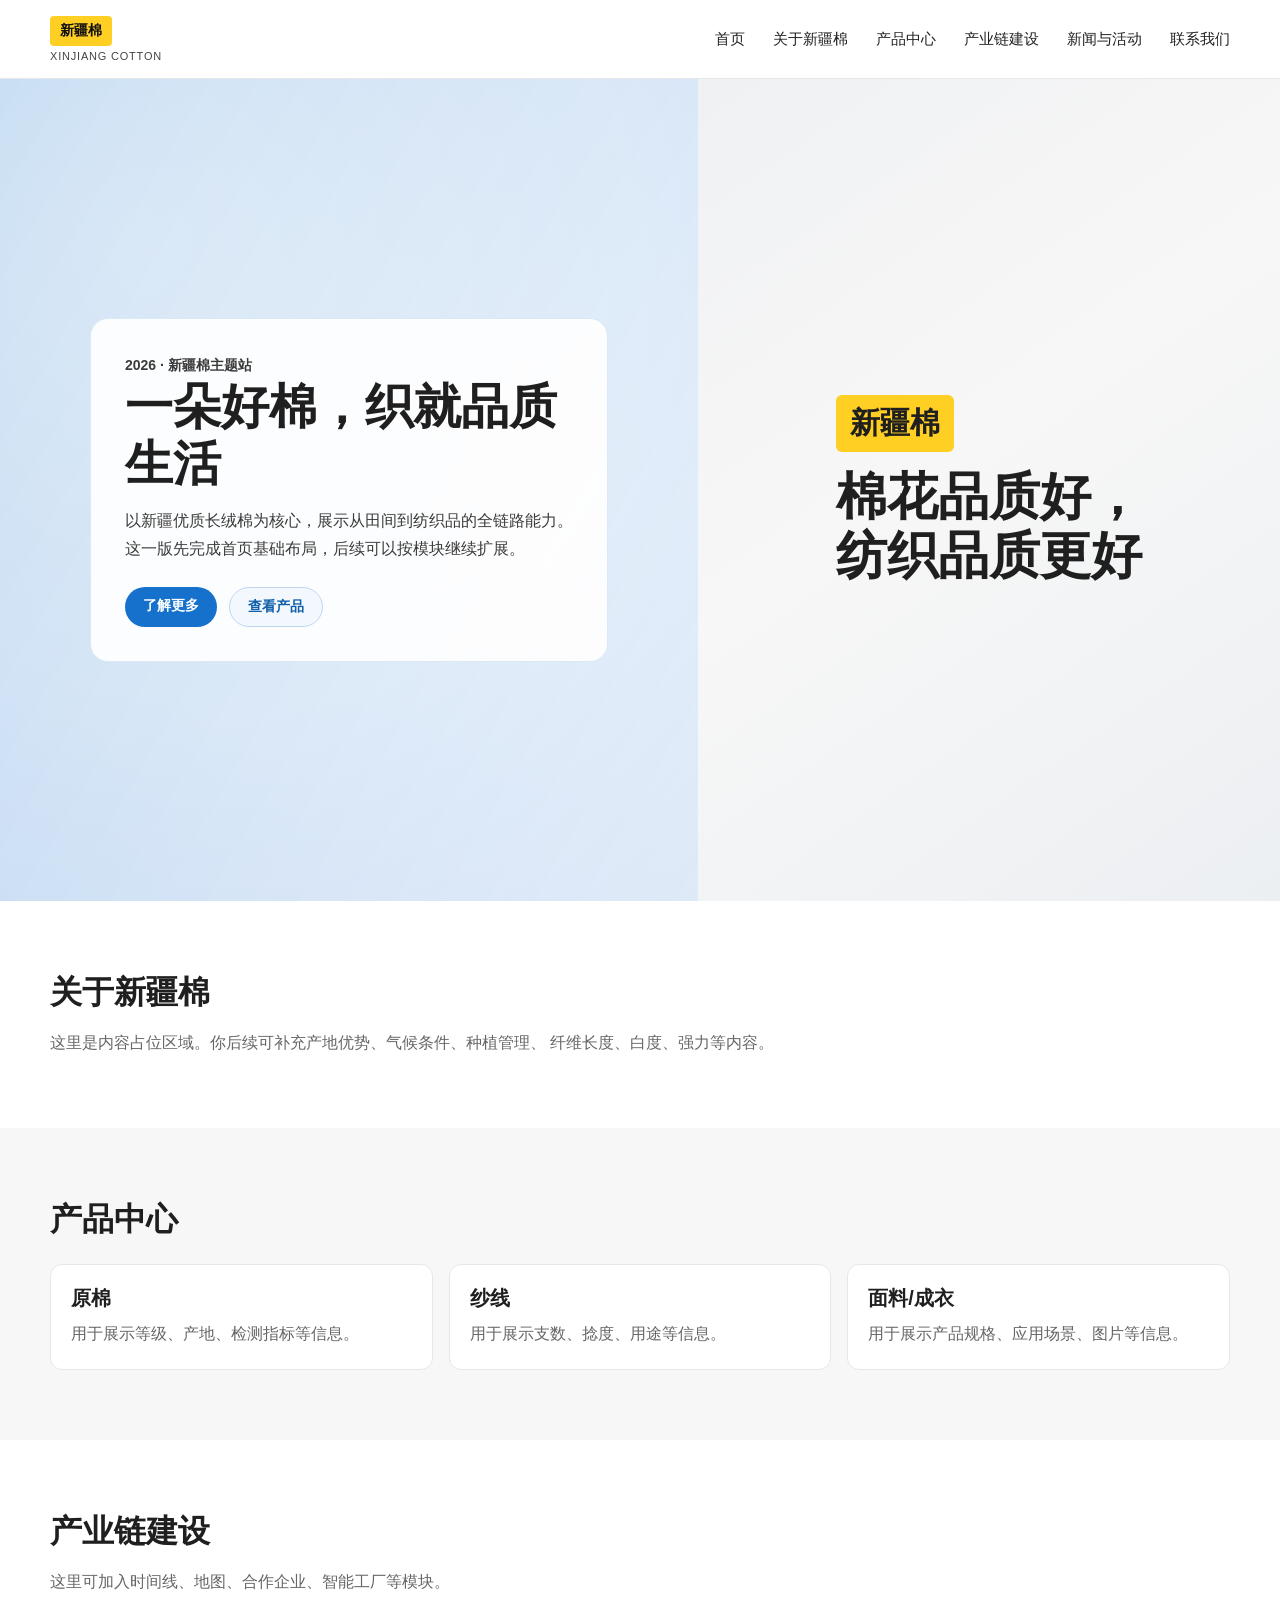
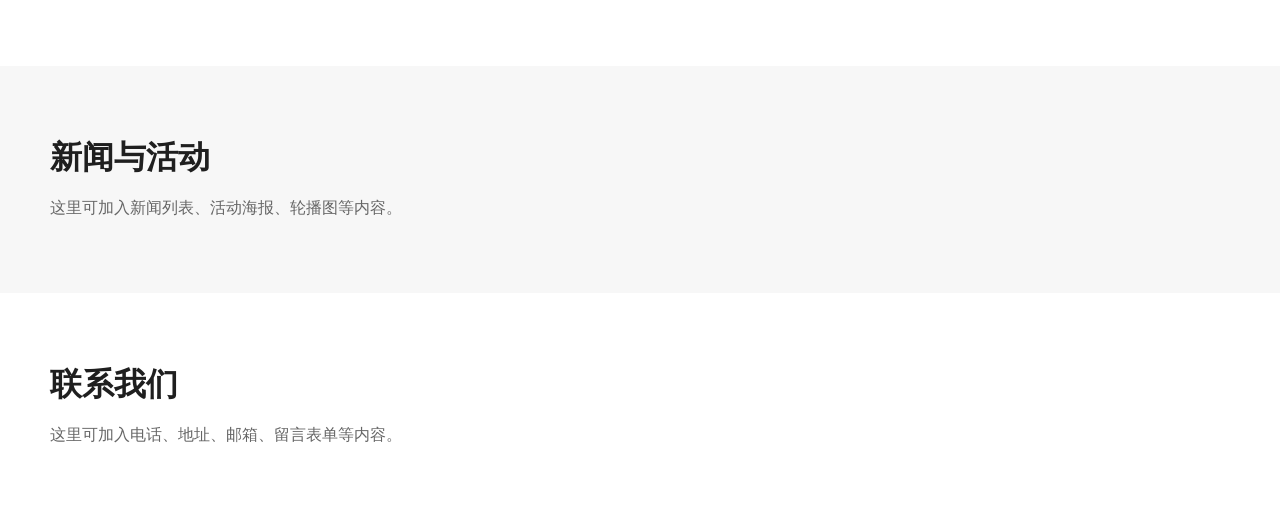
==== index.html @ ff72e99f "Initialize Xinjiang cotton landing page. Create a reusable homepage foundation with navigation, hero" ====
<!doctype html>
<html lang="zh-CN">
  <head>
    <meta charset="UTF-8" />
    <meta name="viewport" content="width=device-width, initial-scale=1.0" />
    <title>新疆棉主题网站</title>
    <link rel="stylesheet" href="./styles.css" />
  </head>
  <body>
    <header class="site-header">
      <div class="container nav-wrap">
        <a href="#" class="brand">
          <span class="brand-badge">新疆棉</span>
          <span class="brand-sub">XINJIANG COTTON</span>
        </a>

        <nav class="main-nav">
          <ul>
            <li><a href="#">首页</a></li>
            <li><a href="#about">关于新疆棉</a></li>
            <li class="has-dropdown">
              <a href="#products">产品中心</a>
              <ul class="dropdown">
                <li><a href="#">原棉系列</a></li>
                <li><a href="#">纱线系列</a></li>
                <li><a href="#">面料系列</a></li>
                <li><a href="#">成衣系列</a></li>
              </ul>
            </li>
            <li><a href="#industry">产业链建设</a></li>
            <li><a href="#news">新闻与活动</a></li>
            <li><a href="#contact">联系我们</a></li>
          </ul>
        </nav>
      </div>
    </header>

    <main>
      <section class="hero">
        <div class="hero-left">
          <div class="hero-card">
            <p class="hero-tag">2026 · 新疆棉主题站</p>
            <h1>一朵好棉，织就品质生活</h1>
            <p>
              以新疆优质长绒棉为核心，展示从田间到纺织品的全链路能力。
              这一版先完成首页基础布局，后续可以按模块继续扩展。
            </p>
            <div class="hero-actions">
              <a class="btn btn-primary" href="#about">了解更多</a>
              <a class="btn btn-ghost" href="#products">查看产品</a>
            </div>
          </div>
        </div>

        <div class="hero-right">
          <div class="slogan">
            <p class="slogan-top">新疆棉</p>
            <p class="slogan-main">棉花品质好，<br />纺织品质更好</p>
          </div>
        </div>
      </section>

      <section id="about" class="section container">
        <h2>关于新疆棉</h2>
        <p>
          这里是内容占位区域。你后续可补充产地优势、气候条件、种植管理、
          纤维长度、白度、强力等内容。
        </p>
      </section>

      <section id="products" class="section section-alt">
        <div class="container">
          <h2>产品中心</h2>
          <div class="cards">
            <article class="card">
              <h3>原棉</h3>
              <p>用于展示等级、产地、检测指标等信息。</p>
            </article>
            <article class="card">
              <h3>纱线</h3>
              <p>用于展示支数、捻度、用途等信息。</p>
            </article>
            <article class="card">
              <h3>面料/成衣</h3>
              <p>用于展示产品规格、应用场景、图片等信息。</p>
            </article>
          </div>
        </div>
      </section>

      <section id="industry" class="section container">
        <h2>产业链建设</h2>
        <p>这里可加入时间线、地图、合作企业、智能工厂等模块。</p>
      </section>

      <section id="news" class="section section-alt">
        <div class="container">
          <h2>新闻与活动</h2>
          <p>这里可加入新闻列表、活动海报、轮播图等内容。</p>
        </div>
      </section>

      <section id="contact" class="section container">
        <h2>联系我们</h2>
        <p>这里可加入电话、地址、邮箱、留言表单等内容。</p>
      </section>
    </main>
  </body>
</html>
---- styles.css ----
:root {
  --bg: #f7f7f7;
  --text: #1f1f1f;
  --muted: #666;
  --line: #e7e7e7;
  --primary: #1571cc;
  --primary-dark: #0f5ea9;
}

* {
  box-sizing: border-box;
}

body {
  margin: 0;
  font-family: "Microsoft YaHei", "PingFang SC", Arial, sans-serif;
  color: var(--text);
  background: #fff;
}

a {
  color: inherit;
  text-decoration: none;
}

.container {
  width: min(1180px, calc(100% - 48px));
  margin: 0 auto;
}

.site-header {
  position: sticky;
  top: 0;
  z-index: 20;
  border-bottom: 1px solid var(--line);
  background: rgba(255, 255, 255, 0.95);
  backdrop-filter: blur(6px);
}

.nav-wrap {
  display: flex;
  align-items: center;
  justify-content: space-between;
  min-height: 78px;
  gap: 24px;
}

.brand {
  display: inline-flex;
  flex-direction: column;
  gap: 4px;
}

.brand-badge {
  display: inline-block;
  padding: 6px 10px;
  background: #ffcf24;
  color: #111;
  font-size: 14px;
  font-weight: 700;
  border-radius: 4px;
  width: fit-content;
}

.brand-sub {
  font-size: 11px;
  letter-spacing: 0.8px;
  color: #444;
}

.main-nav > ul {
  list-style: none;
  margin: 0;
  padding: 0;
  display: flex;
  align-items: center;
  gap: 28px;
}

.main-nav li {
  position: relative;
}

.main-nav a {
  display: inline-block;
  padding: 10px 0;
  font-size: 15px;
  color: #222;
}

.main-nav > ul > li > a:hover {
  color: var(--primary);
}

.has-dropdown:hover .dropdown {
  display: block;
}

.dropdown {
  list-style: none;
  margin: 0;
  padding: 8px 0;
  position: absolute;
  top: 100%;
  left: -12px;
  min-width: 150px;
  border: 1px solid var(--line);
  background: #fff;
  display: none;
}

.dropdown li a {
  display: block;
  padding: 10px 14px;
  font-size: 14px;
  color: #333;
}

.dropdown li a:hover {
  background: #f5f9ff;
  color: var(--primary);
}

.hero {
  min-height: calc(100vh - 78px);
  display: grid;
  grid-template-columns: 1.2fr 1fr;
}

.hero-left {
  padding: clamp(40px, 8vw, 90px);
  display: flex;
  align-items: center;
  background:
    linear-gradient(120deg, rgba(21, 113, 204, 0.2), rgba(255, 255, 255, 0.1)),
    radial-gradient(circle at 20% 20%, #ffffff 0%, #eef4fc 55%, #dae7f7 100%);
}

.hero-card {
  max-width: 560px;
  background: rgba(255, 255, 255, 0.92);
  border: 1px solid #dbe8f6;
  border-radius: 18px;
  padding: 34px;
}

.hero-tag {
  margin: 0 0 14px;
  color: var(--primary);
  font-size: 14px;
  font-weight: 700;
}

.hero-card h1 {
  margin: 0 0 14px;
  font-size: clamp(30px, 4vw, 48px);
  line-height: 1.2;
}

.hero-card p {
  margin: 0;
  color: #3b3b3b;
  line-height: 1.75;
}

.hero-actions {
  margin-top: 24px;
  display: flex;
  gap: 12px;
  flex-wrap: wrap;
}

.btn {
  display: inline-block;
  padding: 10px 18px;
  border-radius: 999px;
  font-size: 14px;
  font-weight: 600;
}

.btn-primary {
  background: var(--primary);
  color: #fff;
}

.btn-primary:hover {
  background: var(--primary-dark);
}

.btn-ghost {
  border: 1px solid #bfd7f3;
  color: var(--primary-dark);
  background: #f3f8ff;
}

.hero-right {
  display: flex;
  align-items: center;
  justify-content: center;
  background:
    linear-gradient(145deg, #f0f1f3 0%, #f7f7f7 45%, #eceff2 100%);
}

.slogan {
  text-align: left;
  padding: 24px;
}

.slogan-top {
  margin: 0 0 16px;
  display: inline-block;
  background: #ffcf24;
  border-radius: 6px;
  padding: 8px 14px;
  font-weight: 700;
  font-size: 30px;
}

.slogan-main {
  margin: 0;
  font-weight: 800;
  font-size: clamp(34px, 4vw, 58px);
  line-height: 1.15;
}

.section {
  padding: 70px 0;
}

.section h2 {
  margin: 0 0 14px;
  font-size: 32px;
}

.section p {
  margin: 0;
  color: var(--muted);
  line-height: 1.8;
}

.section-alt {
  background: var(--bg);
}

.cards {
  margin-top: 22px;
  display: grid;
  grid-template-columns: repeat(3, minmax(0, 1fr));
  gap: 16px;
}

.card {
  border: 1px solid var(--line);
  border-radius: 12px;
  padding: 20px;
  background: #fff;
}

.card h3 {
  margin: 0 0 8px;
  font-size: 20px;
}

.card p {
  margin: 0;
}

@media (max-width: 1040px) {
  .main-nav > ul {
    gap: 18px;
  }

  .hero {
    grid-template-columns: 1fr;
    min-height: auto;
  }

  .hero-right {
    min-height: 320px;
  }
}

@media (max-width: 768px) {
  .container {
    width: min(1180px, calc(100% - 30px));
  }

  .nav-wrap {
    align-items: flex-start;
    flex-direction: column;
    padding: 12px 0;
  }

  .main-nav {
    width: 100%;
    overflow-x: auto;
  }

  .main-nav > ul {
    width: max-content;
    padding-bottom: 6px;
  }

  .cards {
    grid-template-columns: 1fr;
  }

  .hero-card {
    padding: 24px;
  }

  .slogan-main {
    font-size: clamp(28px, 9vw, 44px);
  }
}
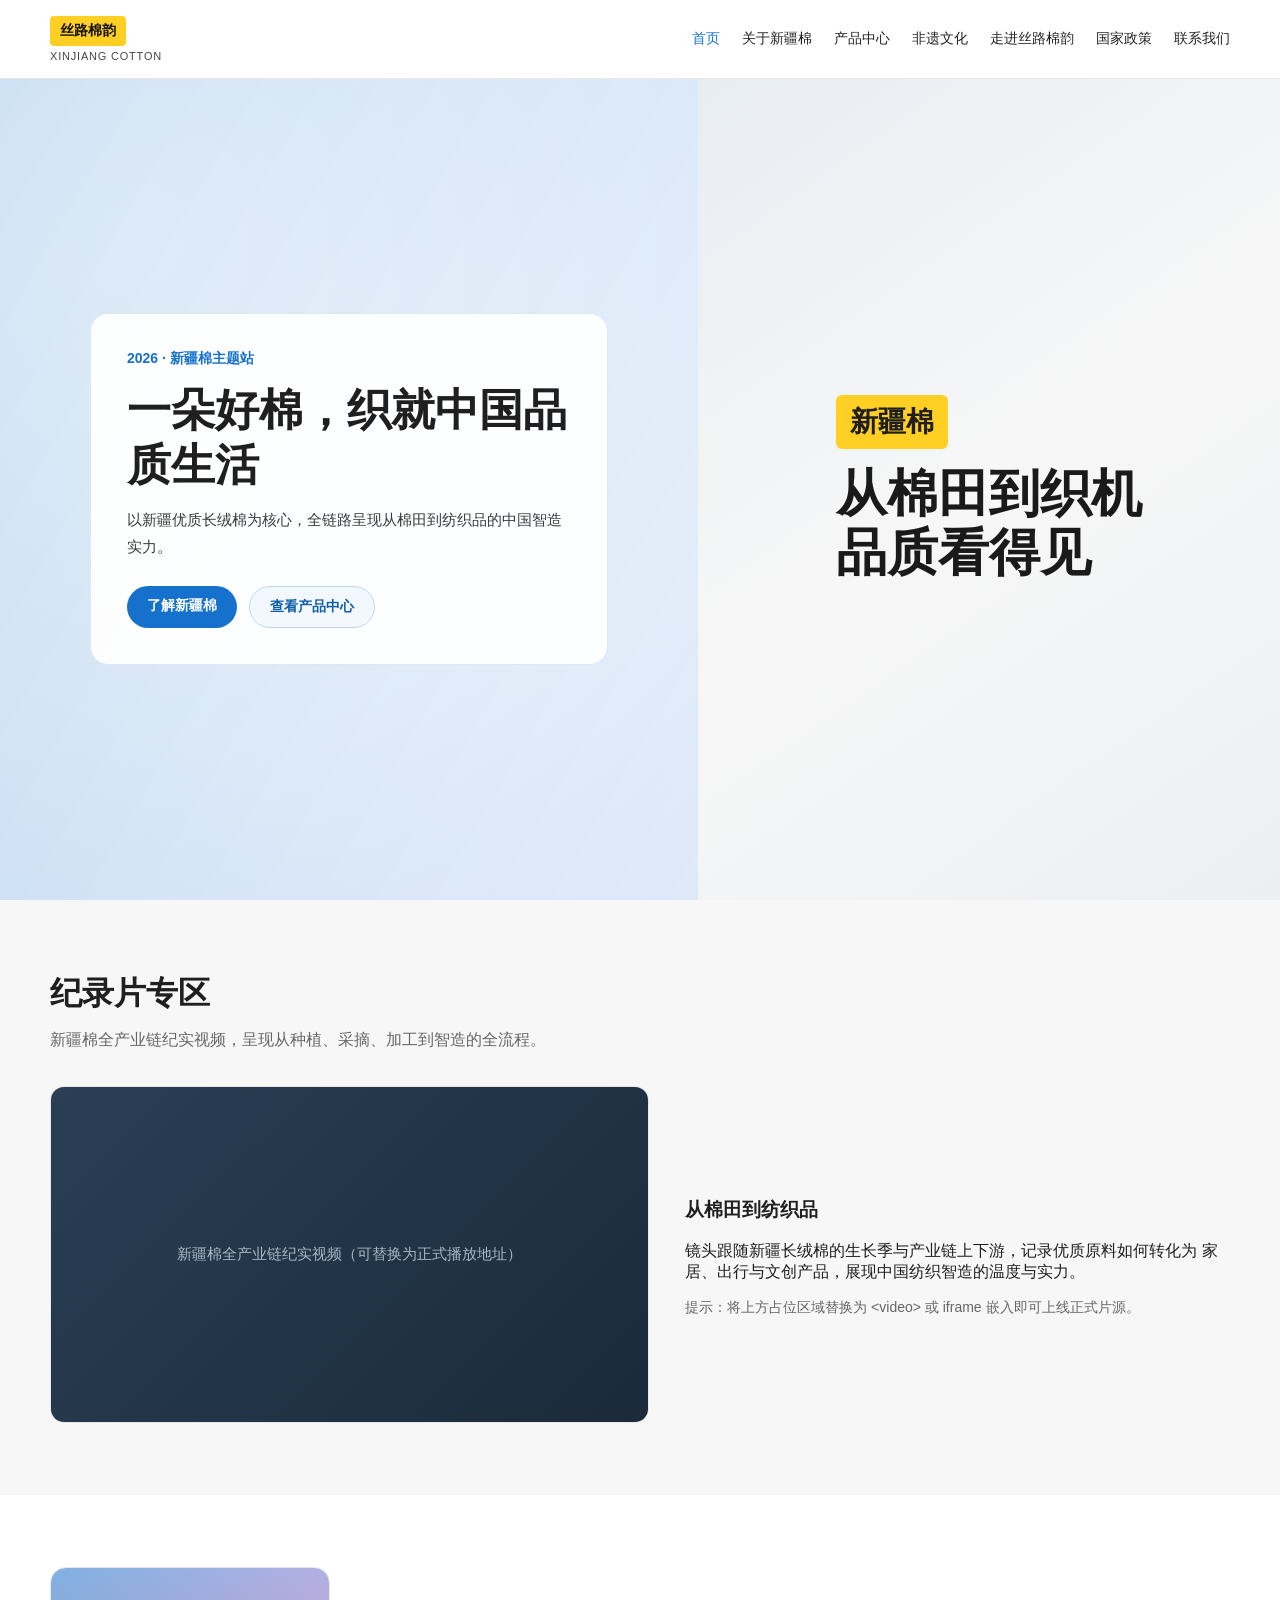
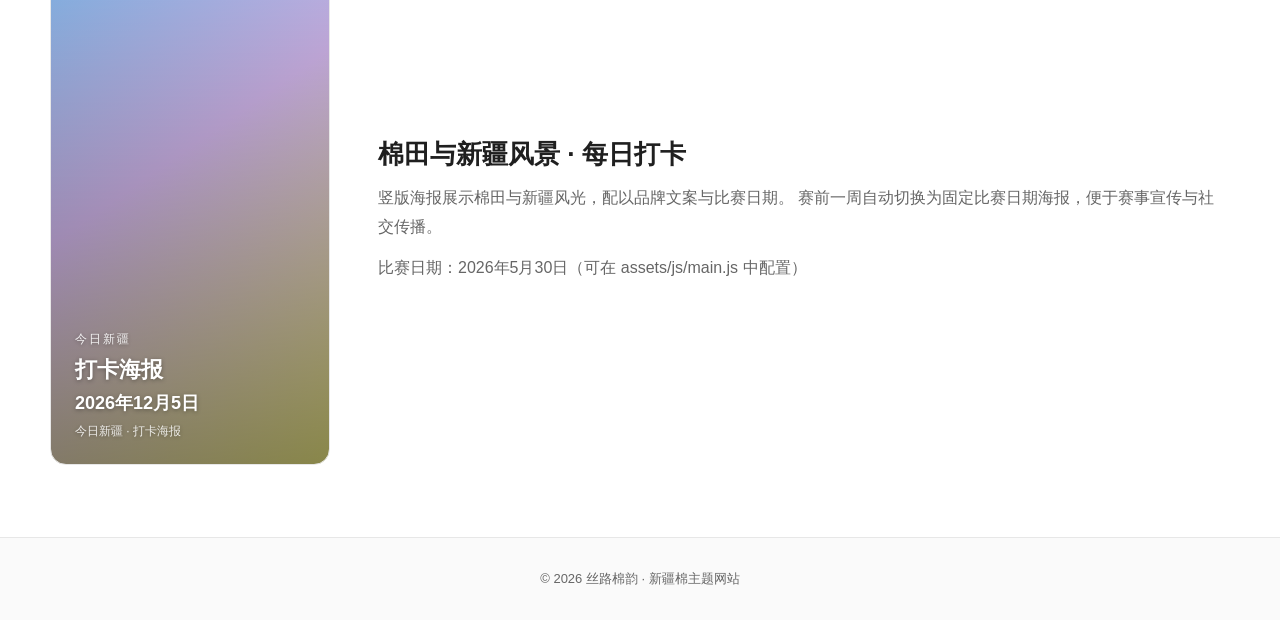
==== commit 0ade2aaa: "Restructure site into multi-page layout with global nav and section pages. Co-authored-by: Cursor <c" ====
--- a/index.html
+++ b/index.html
@@ -3,107 +3,86 @@
   <head>
     <meta charset="UTF-8" />
     <meta name="viewport" content="width=device-width, initial-scale=1.0" />
-    <title>新疆棉主题网站</title>
-    <link rel="stylesheet" href="./styles.css" />
+    <title>丝路棉韵 · 首页</title>
+    <link rel="stylesheet" href="./assets/css/styles.css" />
   </head>
-  <body>
-    <header class="site-header">
-      <div class="container nav-wrap">
-        <a href="#" class="brand">
-          <span class="brand-badge">新疆棉</span>
-          <span class="brand-sub">XINJIANG COTTON</span>
-        </a>
+  <body data-page="home" id="top">
+    <header class="site-header" id="site-header"></header>
 
-        <nav class="main-nav">
-          <ul>
-            <li><a href="#">首页</a></li>
-            <li><a href="#about">关于新疆棉</a></li>
-            <li class="has-dropdown">
-              <a href="#products">产品中心</a>
-              <ul class="dropdown">
-                <li><a href="#">原棉系列</a></li>
-                <li><a href="#">纱线系列</a></li>
-                <li><a href="#">面料系列</a></li>
-                <li><a href="#">成衣系列</a></li>
-              </ul>
-            </li>
-            <li><a href="#industry">产业链建设</a></li>
-            <li><a href="#news">新闻与活动</a></li>
-            <li><a href="#contact">联系我们</a></li>
-          </ul>
-        </nav>
-      </div>
-    </header>
-
-    <main>
-      <section class="hero">
+    <main class="page-main">
+      <section class="hero" aria-label="首屏">
         <div class="hero-left">
           <div class="hero-card">
             <p class="hero-tag">2026 · 新疆棉主题站</p>
-            <h1>一朵好棉，织就品质生活</h1>
-            <p>
-              以新疆优质长绒棉为核心，展示从田间到纺织品的全链路能力。
-              这一版先完成首页基础布局，后续可以按模块继续扩展。
+            <h1>一朵好棉，织就中国品质生活</h1>
+            <p class="hero-lead">
+              以新疆优质长绒棉为核心，全链路呈现从棉田到纺织品的中国智造实力。
             </p>
             <div class="hero-actions">
-              <a class="btn btn-primary" href="#about">了解更多</a>
-              <a class="btn btn-ghost" href="#products">查看产品</a>
+              <a class="btn btn-primary" href="./pages/about.html">了解新疆棉</a>
+              <a class="btn btn-ghost" href="./pages/products.html">查看产品中心</a>
             </div>
           </div>
         </div>
-
         <div class="hero-right">
           <div class="slogan">
             <p class="slogan-top">新疆棉</p>
-            <p class="slogan-main">棉花品质好，<br />纺织品质更好</p>
+            <p class="slogan-main">从棉田到织机<br />品质看得见</p>
           </div>
         </div>
       </section>
 
-      <section id="about" class="section container">
-        <h2>关于新疆棉</h2>
-        <p>
-          这里是内容占位区域。你后续可补充产地优势、气候条件、种植管理、
-          纤维长度、白度、强力等内容。
-        </p>
-      </section>
-
-      <section id="products" class="section section-alt">
+      <section id="documentary" class="section section-alt" aria-label="纪录片专区">
         <div class="container">
-          <h2>产品中心</h2>
-          <div class="cards">
-            <article class="card">
-              <h3>原棉</h3>
-              <p>用于展示等级、产地、检测指标等信息。</p>
-            </article>
-            <article class="card">
-              <h3>纱线</h3>
-              <p>用于展示支数、捻度、用途等信息。</p>
-            </article>
-            <article class="card">
-              <h3>面料/成衣</h3>
-              <p>用于展示产品规格、应用场景、图片等信息。</p>
-            </article>
+          <div class="section-head">
+            <h2>纪录片专区</h2>
+            <p>新疆棉全产业链纪实视频，呈现从种植、采摘、加工到智造的全流程。</p>
+          </div>
+          <div class="doc-block">
+            <div class="video-wrap">
+              <div class="video-placeholder" role="img" aria-label="视频占位">
+                新疆棉全产业链纪实视频（可替换为正式播放地址）
+              </div>
+            </div>
+            <div>
+              <h3>从棉田到纺织品</h3>
+              <p>
+                镜头跟随新疆长绒棉的生长季与产业链上下游，记录优质原料如何转化为
+                家居、出行与文创产品，展现中国纺织智造的温度与实力。
+              </p>
+              <p style="margin-top: 12px; color: var(--muted); font-size: 14px">
+                提示：将上方占位区域替换为 &lt;video&gt; 或 iframe 嵌入即可上线正式片源。
+              </p>
+            </div>
           </div>
         </div>
       </section>
 
-      <section id="industry" class="section container">
-        <h2>产业链建设</h2>
-        <p>这里可加入时间线、地图、合作企业、智能工厂等模块。</p>
-      </section>
-
-      <section id="news" class="section section-alt">
+      <section id="daily-xinjiang" class="section poster-section" aria-label="今日新疆">
         <div class="container">
-          <h2>新闻与活动</h2>
-          <p>这里可加入新闻列表、活动海报、轮播图等内容。</p>
+          <div class="poster-card" id="daily-poster">
+            <p class="poster-label">今日新疆</p>
+            <p class="poster-title">打卡海报</p>
+            <p class="poster-date" data-poster-date>—</p>
+            <p class="poster-status" data-poster-status>—</p>
+          </div>
+          <div class="poster-info">
+            <h3>棉田与新疆风景 · 每日打卡</h3>
+            <p>
+              竖版海报展示棉田与新疆风光，配以品牌文案与比赛日期。
+              赛前一周自动切换为固定比赛日期海报，便于赛事宣传与社交传播。
+            </p>
+            <p>比赛日期：2026年5月30日（可在 assets/js/main.js 中配置）</p>
+          </div>
         </div>
       </section>
+    </main>
 
-      <section id="contact" class="section container">
-        <h2>联系我们</h2>
-        <p>这里可加入电话、地址、邮箱、留言表单等内容。</p>
-      </section>
-    </main>
+    <footer class="site-footer">
+      <div class="container">© 2026 丝路棉韵 · 新疆棉主题网站</div>
+    </footer>
+
+    <script src="./assets/js/nav.js"></script>
+    <script src="./assets/js/main.js"></script>
   </body>
 </html>
--- a/assets/css/styles.css
+++ b/assets/css/styles.css
@@ -0,0 +1,920 @@
+:root {
+  --bg: #f7f7f7;
+  --text: #1f1f1f;
+  --muted: #666;
+  --line: #e7e7e7;
+  --primary: #1571cc;
+  --primary-dark: #0f5ea9;
+  --accent: #ffcf24;
+  --header-h: 78px;
+}
+
+* {
+  box-sizing: border-box;
+}
+
+html {
+  scroll-behavior: smooth;
+}
+
+body {
+  margin: 0;
+  font-family: "Microsoft YaHei", "PingFang SC", Arial, sans-serif;
+  color: var(--text);
+  background: #fff;
+}
+
+a {
+  color: inherit;
+  text-decoration: none;
+}
+
+img {
+  max-width: 100%;
+  display: block;
+}
+
+.container {
+  width: min(1180px, calc(100% - 48px));
+  margin: 0 auto;
+}
+
+/* —— Header —— */
+.site-header {
+  position: fixed;
+  top: 0;
+  left: 0;
+  right: 0;
+  z-index: 100;
+  border-bottom: 1px solid var(--line);
+  background: rgba(255, 255, 255, 0.96);
+  backdrop-filter: blur(8px);
+}
+
+.nav-wrap {
+  display: flex;
+  align-items: center;
+  justify-content: space-between;
+  min-height: var(--header-h);
+  gap: 24px;
+}
+
+.brand {
+  display: inline-flex;
+  flex-direction: column;
+  gap: 4px;
+  flex-shrink: 0;
+}
+
+.brand-badge {
+  display: inline-block;
+  padding: 6px 10px;
+  background: var(--accent);
+  color: #111;
+  font-size: 14px;
+  font-weight: 700;
+  border-radius: 4px;
+  width: fit-content;
+}
+
+.brand-sub {
+  font-size: 11px;
+  letter-spacing: 0.8px;
+  color: #444;
+}
+
+.nav-toggle {
+  display: none;
+  flex-direction: column;
+  gap: 5px;
+  padding: 8px;
+  border: 1px solid var(--line);
+  background: #fff;
+  border-radius: 6px;
+  cursor: pointer;
+}
+
+.nav-toggle span {
+  display: block;
+  width: 22px;
+  height: 2px;
+  background: #333;
+}
+
+.main-nav > ul {
+  list-style: none;
+  margin: 0;
+  padding: 0;
+  display: flex;
+  align-items: center;
+  gap: 22px;
+}
+
+.main-nav li {
+  position: relative;
+}
+
+.main-nav > ul > li > a {
+  display: inline-block;
+  padding: 10px 0;
+  font-size: 14px;
+  color: #222;
+  white-space: nowrap;
+}
+
+.main-nav > ul > li > a:hover,
+.main-nav > ul > li.is-active > a {
+  color: var(--primary);
+}
+
+.has-dropdown:hover .dropdown,
+.has-dropdown:focus-within .dropdown {
+  display: block;
+}
+
+.has-mega:hover .mega-panel,
+.has-mega:focus-within .mega-panel {
+  display: block;
+}
+
+.dropdown {
+  list-style: none;
+  margin: 0;
+  padding: 8px 0;
+  position: absolute;
+  top: 100%;
+  left: -12px;
+  min-width: 180px;
+  border: 1px solid var(--line);
+  background: #fff;
+  display: none;
+  box-shadow: 0 8px 24px rgba(0, 0, 0, 0.08);
+}
+
+.dropdown li a {
+  display: block;
+  padding: 10px 14px;
+  font-size: 13px;
+  color: #333;
+}
+
+.dropdown li a:hover {
+  background: #f5f9ff;
+  color: var(--primary);
+}
+
+.mega-panel {
+  display: none;
+  position: absolute;
+  top: 100%;
+  left: 50%;
+  transform: translateX(-50%);
+  width: min(920px, 92vw);
+  padding-top: 8px;
+}
+
+.mega-grid {
+  display: grid;
+  grid-template-columns: repeat(4, 1fr);
+  gap: 0;
+  border: 1px solid var(--line);
+  background: #fff;
+  box-shadow: 0 12px 32px rgba(0, 0, 0, 0.1);
+  border-radius: 8px;
+  overflow: hidden;
+}
+
+.mega-col {
+  padding: 18px 16px;
+  border-right: 1px solid var(--line);
+}
+
+.mega-col:last-child {
+  border-right: none;
+}
+
+.mega-title {
+  margin: 0 0 10px;
+  font-size: 13px;
+  font-weight: 700;
+  color: var(--primary-dark);
+}
+
+.mega-col ul {
+  list-style: none;
+  margin: 0;
+  padding: 0;
+}
+
+.mega-col li a {
+  display: block;
+  padding: 6px 0;
+  font-size: 12px;
+  color: #444;
+  line-height: 1.4;
+}
+
+.mega-col li a:hover {
+  color: var(--primary);
+}
+
+.page-main {
+  padding-top: var(--header-h);
+}
+
+/* —— Hero —— */
+.hero {
+  min-height: calc(100vh - var(--header-h));
+  display: grid;
+  grid-template-columns: 1.2fr 1fr;
+}
+
+.hero-left {
+  padding: clamp(40px, 8vw, 90px);
+  display: flex;
+  align-items: center;
+  background:
+    linear-gradient(120deg, rgba(21, 113, 204, 0.18), rgba(255, 255, 255, 0.1)),
+    radial-gradient(circle at 20% 20%, #ffffff 0%, #eef4fc 55%, #dae7f7 100%);
+}
+
+.hero-card {
+  max-width: 580px;
+  background: rgba(255, 255, 255, 0.94);
+  border: 1px solid #dbe8f6;
+  border-radius: 18px;
+  padding: 36px;
+}
+
+.hero-tag {
+  margin: 0 0 14px;
+  color: var(--primary);
+  font-size: 14px;
+  font-weight: 700;
+}
+
+.hero-card h1 {
+  margin: 0 0 14px;
+  font-size: clamp(28px, 4vw, 44px);
+  line-height: 1.25;
+}
+
+.hero-card .hero-lead {
+  margin: 0;
+  color: #3b3b3b;
+  line-height: 1.8;
+  font-size: 15px;
+}
+
+.hero-actions {
+  margin-top: 26px;
+  display: flex;
+  gap: 12px;
+  flex-wrap: wrap;
+}
+
+.btn {
+  display: inline-block;
+  padding: 11px 20px;
+  border-radius: 999px;
+  font-size: 14px;
+  font-weight: 600;
+}
+
+.btn-primary {
+  background: var(--primary);
+  color: #fff;
+}
+
+.btn-primary:hover {
+  background: var(--primary-dark);
+}
+
+.btn-ghost {
+  border: 1px solid #bfd7f3;
+  color: var(--primary-dark);
+  background: #f3f8ff;
+}
+
+.hero-right {
+  display: flex;
+  align-items: center;
+  justify-content: center;
+  background: linear-gradient(145deg, #e8edf2 0%, #f7f7f7 50%, #eceff2 100%);
+}
+
+.slogan {
+  text-align: left;
+  padding: 24px;
+}
+
+.slogan-top {
+  margin: 0 0 16px;
+  display: inline-block;
+  background: var(--accent);
+  border-radius: 6px;
+  padding: 8px 14px;
+  font-weight: 700;
+  font-size: 28px;
+}
+
+.slogan-main {
+  margin: 0;
+  font-weight: 800;
+  font-size: clamp(32px, 4vw, 52px);
+  line-height: 1.15;
+  color: #1a1a1a;
+}
+
+/* —— Sections —— */
+.section {
+  padding: 72px 0;
+}
+
+.section-head {
+  margin-bottom: 32px;
+}
+
+.section-head h2 {
+  margin: 0 0 10px;
+  font-size: 32px;
+}
+
+.section-head p {
+  margin: 0;
+  color: var(--muted);
+  line-height: 1.75;
+}
+
+.section-alt {
+  background: var(--bg);
+}
+
+/* —— Documentary —— */
+.doc-block {
+  display: grid;
+  grid-template-columns: 1.1fr 1fr;
+  gap: 36px;
+  align-items: center;
+}
+
+.video-wrap {
+  aspect-ratio: 16 / 9;
+  border-radius: 14px;
+  overflow: hidden;
+  background: #1a2a3a;
+  border: 1px solid var(--line);
+}
+
+.video-wrap iframe,
+.video-placeholder {
+  width: 100%;
+  height: 100%;
+  min-height: 280px;
+  border: 0;
+}
+
+.video-placeholder {
+  display: flex;
+  align-items: center;
+  justify-content: center;
+  color: #aab8c8;
+  font-size: 15px;
+  background: linear-gradient(135deg, #2a3f55, #1a2a3a);
+}
+
+/* —— Daily poster —— */
+.poster-section .container {
+  display: grid;
+  grid-template-columns: auto 1fr;
+  gap: 48px;
+  align-items: center;
+}
+
+.poster-card {
+  width: 280px;
+  aspect-ratio: 9 / 16;
+  border-radius: 16px;
+  overflow: hidden;
+  border: 1px solid var(--line);
+  background:
+    linear-gradient(180deg, rgba(0, 0, 0, 0.1), rgba(0, 0, 0, 0.45)),
+    linear-gradient(145deg, #8ec5fc 0%, #e0c3fc 40%, #f9f586 100%);
+  display: flex;
+  flex-direction: column;
+  justify-content: flex-end;
+  padding: 24px;
+  color: #fff;
+  text-shadow: 0 1px 4px rgba(0, 0, 0, 0.35);
+}
+
+.poster-card.is-competition-week {
+  box-shadow: 0 0 0 3px var(--accent);
+}
+
+.poster-label {
+  margin: 0 0 8px;
+  font-size: 12px;
+  letter-spacing: 2px;
+  opacity: 0.9;
+}
+
+.poster-title {
+  margin: 0 0 6px;
+  font-size: 22px;
+  font-weight: 800;
+  line-height: 1.3;
+}
+
+.poster-date {
+  margin: 0;
+  font-size: 18px;
+  font-weight: 700;
+}
+
+.poster-status {
+  margin: 8px 0 0;
+  font-size: 12px;
+  opacity: 0.85;
+}
+
+.poster-info h3 {
+  margin: 0 0 12px;
+  font-size: 26px;
+}
+
+.poster-info p {
+  margin: 0 0 12px;
+  color: var(--muted);
+  line-height: 1.8;
+}
+
+/* —— Page hero —— */
+.page-hero {
+  padding: 56px 0 40px;
+  background: linear-gradient(135deg, #eef4fc, #f9fbfe);
+  border-bottom: 1px solid var(--line);
+}
+
+.page-hero h1 {
+  margin: 0 0 10px;
+  font-size: clamp(28px, 4vw, 40px);
+}
+
+.page-hero p {
+  margin: 0;
+  color: var(--muted);
+  max-width: 720px;
+  line-height: 1.75;
+}
+
+/* —— Content blocks —— */
+.content-block {
+  padding: 48px 0;
+  border-bottom: 1px solid var(--line);
+  scroll-margin-top: calc(var(--header-h) + 16px);
+}
+
+.content-block:last-child {
+  border-bottom: none;
+}
+
+.content-block h2 {
+  margin: 0 0 8px;
+  font-size: 26px;
+}
+
+.content-block .block-tag {
+  margin: 0 0 16px;
+  font-size: 13px;
+  color: var(--primary);
+  font-weight: 600;
+}
+
+.content-block p,
+.content-block li {
+  color: #444;
+  line-height: 1.85;
+}
+
+.sub-blocks {
+  margin-top: 24px;
+  display: grid;
+  grid-template-columns: repeat(3, 1fr);
+  gap: 16px;
+}
+
+.sub-block {
+  border: 1px solid var(--line);
+  border-radius: 12px;
+  padding: 20px;
+  background: #fff;
+}
+
+.sub-block h3 {
+  margin: 0 0 8px;
+  font-size: 17px;
+}
+
+.sub-block p {
+  margin: 0;
+  font-size: 14px;
+}
+
+.note-box {
+  margin-top: 16px;
+  padding: 14px 16px;
+  background: #fffbe8;
+  border: 1px solid #f0e4a8;
+  border-radius: 8px;
+  font-size: 14px;
+  color: #6b5a00;
+}
+
+/* —— Products —— */
+.product-category {
+  padding: 56px 0;
+  border-bottom: 1px solid var(--line);
+  scroll-margin-top: calc(var(--header-h) + 16px);
+}
+
+.product-category h2 {
+  margin: 0 0 6px;
+  font-size: 24px;
+}
+
+.product-category .cat-desc {
+  margin: 0 0 24px;
+  color: var(--muted);
+  font-size: 14px;
+}
+
+.product-grid {
+  display: grid;
+  grid-template-columns: repeat(3, 1fr);
+  gap: 16px;
+}
+
+.product-item {
+  border: 1px solid var(--line);
+  border-radius: 12px;
+  overflow: hidden;
+  background: #fff;
+  scroll-margin-top: calc(var(--header-h) + 16px);
+}
+
+.product-thumb {
+  aspect-ratio: 4 / 3;
+  background: linear-gradient(135deg, #e8eef5, #f5f0e8);
+  display: flex;
+  align-items: center;
+  justify-content: center;
+  color: #888;
+  font-size: 13px;
+}
+
+.product-body {
+  padding: 16px;
+}
+
+.product-body h3 {
+  margin: 0 0 6px;
+  font-size: 16px;
+}
+
+.product-body p {
+  margin: 0;
+  font-size: 13px;
+  color: var(--muted);
+  line-height: 1.6;
+}
+
+/* —— Heritage layout —— */
+.heritage-layout {
+  display: grid;
+  grid-template-columns: 200px 1fr;
+  gap: 40px;
+  align-items: start;
+}
+
+.heritage-side-nav {
+  position: sticky;
+  top: calc(var(--header-h) + 24px);
+}
+
+.heritage-side-nav ul {
+  list-style: none;
+  margin: 0;
+  padding: 0;
+}
+
+.heritage-side-nav a {
+  display: block;
+  padding: 10px 0;
+  font-size: 14px;
+  color: #555;
+  border-bottom: 1px solid var(--line);
+}
+
+.heritage-side-nav a.is-active,
+.heritage-side-nav a:hover {
+  color: var(--primary);
+}
+
+.heritage-section {
+  padding: 40px 0;
+  border-bottom: 1px solid var(--line);
+  scroll-margin-top: calc(var(--header-h) + 16px);
+}
+
+.heritage-section h2 {
+  margin: 0 0 14px;
+  font-size: 24px;
+}
+
+/* —— Brand page —— */
+.brand-story {
+  display: grid;
+  grid-template-columns: 1fr 1fr;
+  gap: 40px;
+  align-items: center;
+  padding: 48px 0;
+}
+
+.story-visual {
+  aspect-ratio: 4 / 3;
+  border-radius: 16px;
+  background: linear-gradient(145deg, #d4e8f7, #f5e6d3);
+  display: flex;
+  align-items: center;
+  justify-content: center;
+  color: #666;
+  font-size: 14px;
+}
+
+.story-text h2 {
+  margin: 0 0 14px;
+  font-size: 28px;
+}
+
+.story-text p {
+  margin: 0 0 12px;
+  line-height: 1.85;
+  color: #444;
+}
+
+.timeline {
+  margin: 32px 0 0;
+  padding: 0;
+  list-style: none;
+  border-left: 2px solid var(--primary);
+}
+
+.timeline li {
+  padding: 0 0 20px 20px;
+  position: relative;
+}
+
+.timeline li::before {
+  content: "";
+  position: absolute;
+  left: -7px;
+  top: 4px;
+  width: 12px;
+  height: 12px;
+  border-radius: 50%;
+  background: var(--primary);
+}
+
+.news-grid {
+  display: grid;
+  grid-template-columns: repeat(3, 1fr);
+  gap: 20px;
+}
+
+.news-card {
+  border: 1px solid var(--line);
+  border-radius: 12px;
+  overflow: hidden;
+  background: #fff;
+  transition: box-shadow 0.2s;
+}
+
+.news-card:hover {
+  box-shadow: 0 8px 24px rgba(0, 0, 0, 0.08);
+}
+
+.news-card a {
+  display: block;
+}
+
+.news-thumb {
+  aspect-ratio: 16 / 10;
+  background: linear-gradient(135deg, #c8dff0, #e8ddd0);
+}
+
+.news-body {
+  padding: 16px;
+}
+
+.news-body h3 {
+  margin: 0 0 6px;
+  font-size: 15px;
+  line-height: 1.4;
+}
+
+.news-body time {
+  font-size: 12px;
+  color: #999;
+}
+
+/* —— Policy —— */
+.policy-list {
+  display: flex;
+  flex-direction: column;
+  gap: 24px;
+}
+
+.policy-item {
+  border: 1px solid var(--line);
+  border-radius: 12px;
+  padding: 28px;
+  background: #fff;
+  scroll-margin-top: calc(var(--header-h) + 16px);
+}
+
+.policy-item h2 {
+  margin: 0 0 10px;
+  font-size: 20px;
+}
+
+.policy-item .policy-meta {
+  margin: 0 0 14px;
+  font-size: 13px;
+  color: var(--primary);
+}
+
+/* —— Contact —— */
+.contact-grid {
+  display: grid;
+  grid-template-columns: repeat(3, 1fr);
+  gap: 20px;
+  padding: 48px 0;
+}
+
+.contact-card {
+  border: 1px solid var(--line);
+  border-radius: 14px;
+  padding: 28px;
+  background: #fff;
+  scroll-margin-top: calc(var(--header-h) + 16px);
+}
+
+.contact-card h2 {
+  margin: 0 0 12px;
+  font-size: 18px;
+}
+
+.contact-card p {
+  margin: 0;
+  line-height: 1.8;
+  color: #444;
+}
+
+.contact-card a {
+  color: var(--primary);
+  font-weight: 600;
+}
+
+.site-footer {
+  padding: 32px 0;
+  border-top: 1px solid var(--line);
+  background: #fafafa;
+  text-align: center;
+  font-size: 13px;
+  color: var(--muted);
+}
+
+@media (max-width: 1040px) {
+  .main-nav > ul {
+    gap: 14px;
+  }
+
+  .mega-grid {
+    grid-template-columns: repeat(2, 1fr);
+  }
+
+  .hero {
+    grid-template-columns: 1fr;
+    min-height: auto;
+  }
+
+  .hero-right {
+    min-height: 280px;
+  }
+
+  .doc-block,
+  .brand-story {
+    grid-template-columns: 1fr;
+  }
+
+  .poster-section .container {
+    grid-template-columns: 1fr;
+    justify-items: center;
+    text-align: center;
+  }
+
+  .heritage-layout {
+    grid-template-columns: 1fr;
+  }
+
+  .heritage-side-nav {
+    position: static;
+    display: flex;
+    overflow-x: auto;
+  }
+
+  .heritage-side-nav ul {
+    display: flex;
+    gap: 16px;
+  }
+
+  .heritage-side-nav a {
+    border: none;
+    white-space: nowrap;
+    padding: 8px 12px;
+    background: var(--bg);
+    border-radius: 999px;
+  }
+
+  .product-grid,
+  .news-grid,
+  .sub-blocks,
+  .contact-grid {
+    grid-template-columns: repeat(2, 1fr);
+  }
+}
+
+@media (max-width: 768px) {
+  .container {
+    width: min(1180px, calc(100% - 30px));
+  }
+
+  .nav-toggle {
+    display: flex;
+  }
+
+  .main-nav {
+    display: none;
+    position: absolute;
+    top: 100%;
+    left: 0;
+    right: 0;
+    background: #fff;
+    border-bottom: 1px solid var(--line);
+    padding: 12px 20px 20px;
+    max-height: 80vh;
+    overflow-y: auto;
+  }
+
+  .main-nav.is-open {
+    display: block;
+  }
+
+  .main-nav > ul {
+    flex-direction: column;
+    align-items: stretch;
+    gap: 0;
+  }
+
+  .dropdown,
+  .mega-panel {
+    position: static;
+    transform: none;
+    display: block !important;
+    box-shadow: none;
+    border: none;
+    width: 100%;
+    padding: 0 0 8px 12px;
+  }
+
+  .mega-grid {
+    grid-template-columns: 1fr;
+  }
+
+  .mega-col {
+    border: none;
+    padding: 8px 0;
+  }
+
+  .product-grid,
+  .news-grid,
+  .sub-blocks,
+  .contact-grid {
+    grid-template-columns: 1fr;
+  }
+
+  .hero-card {
+    padding: 24px;
+  }
+}
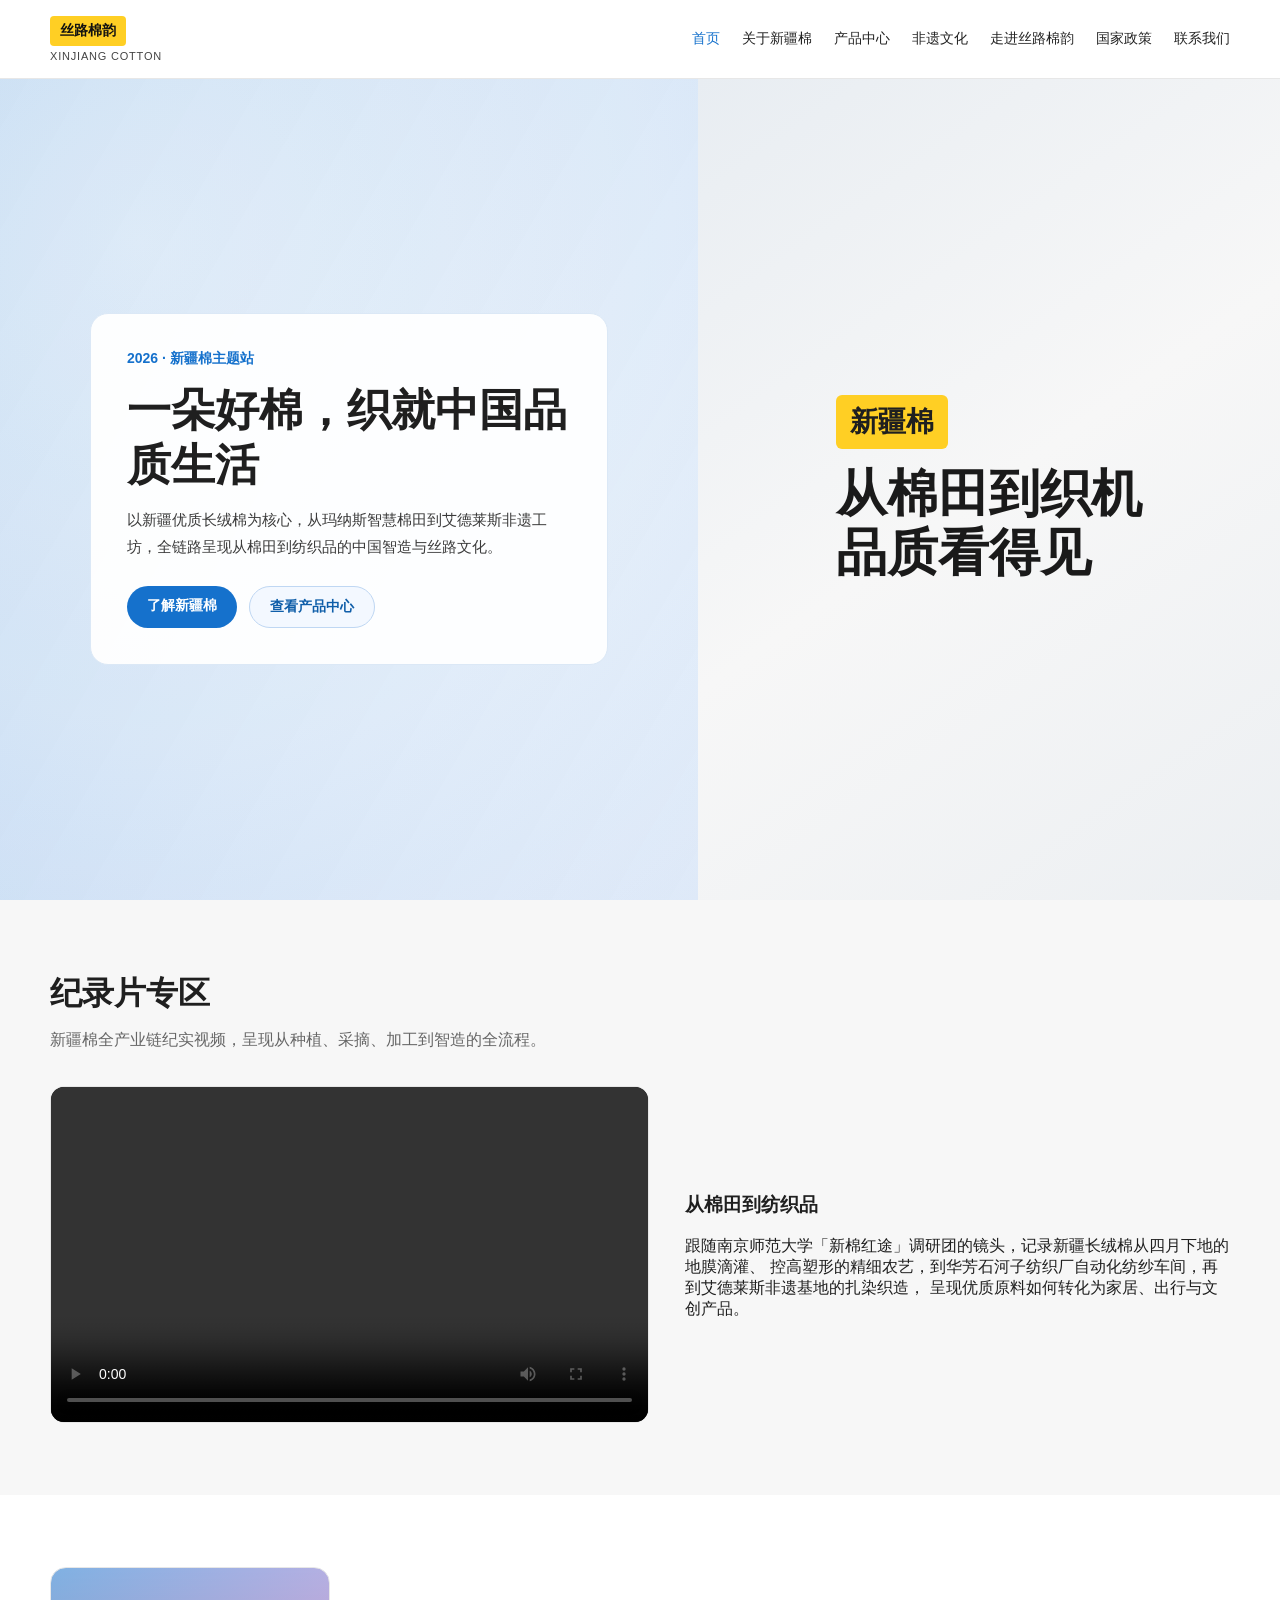
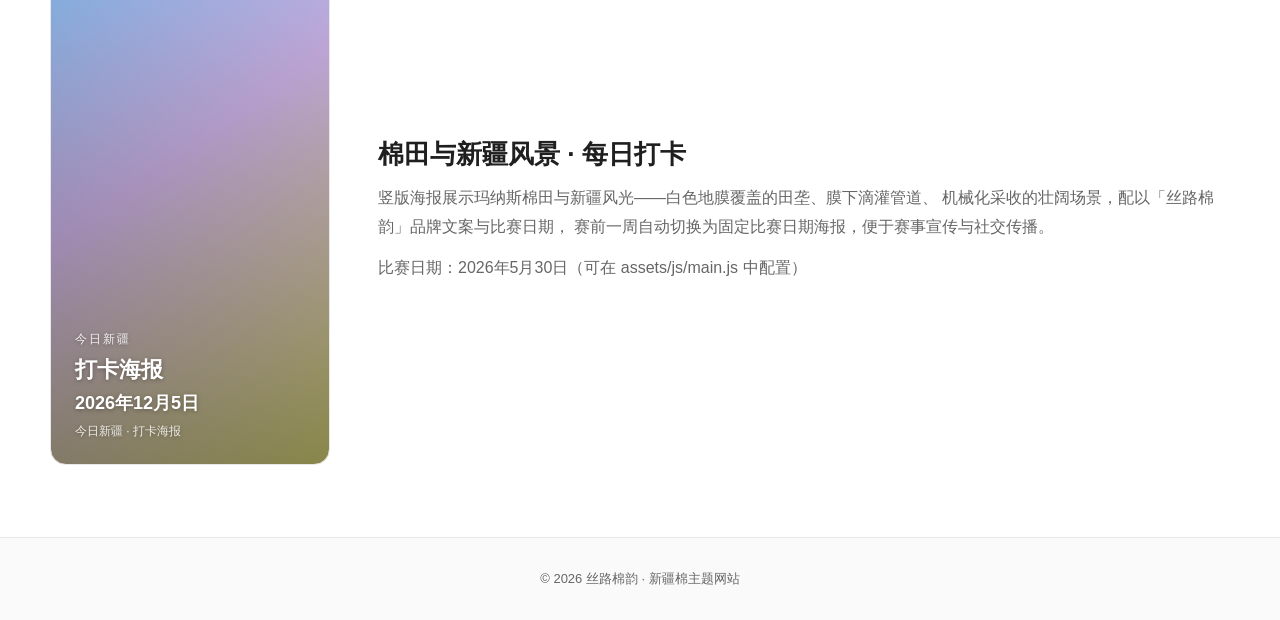
==== commit f0d2f774: "Integrate research content, policy summaries, and homepage documentary. Embed site copy from field r" ====
--- a/index.html
+++ b/index.html
@@ -16,7 +16,7 @@
             <p class="hero-tag">2026 · 新疆棉主题站</p>
             <h1>一朵好棉，织就中国品质生活</h1>
             <p class="hero-lead">
-              以新疆优质长绒棉为核心，全链路呈现从棉田到纺织品的中国智造实力。
+              以新疆优质长绒棉为核心，从玛纳斯智慧棉田到艾德莱斯非遗工坊，全链路呈现从棉田到纺织品的中国智造与丝路文化。
             </p>
             <div class="hero-actions">
               <a class="btn btn-primary" href="./pages/about.html">了解新疆棉</a>
@@ -40,18 +40,23 @@
           </div>
           <div class="doc-block">
             <div class="video-wrap">
-              <div class="video-placeholder" role="img" aria-label="视频占位">
-                新疆棉全产业链纪实视频（可替换为正式播放地址）
-              </div>
+              <video
+                class="doc-video"
+                controls
+                playsinline
+                preload="metadata"
+                aria-label="新疆棉全产业链纪实纪录片"
+              >
+                <source src="./data/d304178b57d96aa29fcdcf3e1abd3d09.mp4" type="video/mp4" />
+                您的浏览器不支持 HTML5 视频播放，请升级浏览器后重试。
+              </video>
             </div>
             <div>
               <h3>从棉田到纺织品</h3>
               <p>
-                镜头跟随新疆长绒棉的生长季与产业链上下游，记录优质原料如何转化为
-                家居、出行与文创产品，展现中国纺织智造的温度与实力。
-              </p>
-              <p style="margin-top: 12px; color: var(--muted); font-size: 14px">
-                提示：将上方占位区域替换为 &lt;video&gt; 或 iframe 嵌入即可上线正式片源。
+                跟随南京师范大学「新棉红途」调研团的镜头，记录新疆长绒棉从四月下地的地膜滴灌、
+                控高塑形的精细农艺，到华芳石河子纺织厂自动化纺纱车间，再到艾德莱斯非遗基地的扎染织造，
+                呈现优质原料如何转化为家居、出行与文创产品。
               </p>
             </div>
           </div>
@@ -69,7 +74,8 @@
           <div class="poster-info">
             <h3>棉田与新疆风景 · 每日打卡</h3>
             <p>
-              竖版海报展示棉田与新疆风光，配以品牌文案与比赛日期。
+              竖版海报展示玛纳斯棉田与新疆风光——白色地膜覆盖的田垄、膜下滴灌管道、
+              机械化采收的壮阔场景，配以「丝路棉韵」品牌文案与比赛日期，
               赛前一周自动切换为固定比赛日期海报，便于赛事宣传与社交传播。
             </p>
             <p>比赛日期：2026年5月30日（可在 assets/js/main.js 中配置）</p>
--- a/assets/css/styles.css
+++ b/assets/css/styles.css
@@ -367,11 +367,18 @@
 }
 
 .video-wrap iframe,
+.video-wrap video,
 .video-placeholder {
   width: 100%;
   height: 100%;
   min-height: 280px;
   border: 0;
+}
+
+.doc-video {
+  display: block;
+  object-fit: contain;
+  background: #000;
 }
 
 .video-placeholder {
@@ -497,6 +504,16 @@
   line-height: 1.85;
 }
 
+.content-block h3 {
+  margin: 28px 0 12px;
+  font-size: 18px;
+  color: var(--text);
+}
+
+.content-block p + p {
+  margin-top: 12px;
+}
+
 .sub-blocks {
   margin-top: 24px;
   display: grid;
@@ -531,62 +548,253 @@
   color: #6b5a00;
 }
 
-/* —— Products —— */
-.product-category {
-  padding: 56px 0;
+/* —— Products (Beast-style layout) —— */
+.visually-hidden {
+  position: absolute;
+  width: 1px;
+  height: 1px;
+  padding: 0;
+  margin: -1px;
+  overflow: hidden;
+  clip: rect(0, 0, 0, 0);
+  white-space: nowrap;
+  border: 0;
+}
+
+.product-cat-nav {
+  position: sticky;
+  top: var(--header-h);
+  z-index: 50;
+  background: #fff;
   border-bottom: 1px solid var(--line);
-  scroll-margin-top: calc(var(--header-h) + 16px);
-}
-
-.product-category h2 {
-  margin: 0 0 6px;
-  font-size: 24px;
-}
-
-.product-category .cat-desc {
-  margin: 0 0 24px;
-  color: var(--muted);
+}
+
+.product-cat-nav-inner {
+  display: flex;
+  justify-content: center;
+  align-items: stretch;
+  max-width: 100%;
+  overflow-x: auto;
+  scrollbar-width: none;
+}
+
+.product-cat-nav-inner::-webkit-scrollbar {
+  display: none;
+}
+
+.product-cat-item {
+  flex: 1 1 0;
+  min-width: 140px;
+  max-width: 280px;
+  padding: 18px 12px 16px;
+  border: none;
+  border-right: 1px solid var(--line);
+  background: #fff;
+  cursor: pointer;
+  text-align: center;
+  transition: background 0.2s, color 0.2s;
+  font-family: inherit;
+}
+
+.product-cat-item:last-child {
+  border-right: none;
+}
+
+.product-cat-item .cat-en {
+  display: block;
+  font-size: 11px;
+  letter-spacing: 0.06em;
+  text-transform: lowercase;
+  color: #888;
+  margin-bottom: 6px;
+  line-height: 1.2;
+}
+
+.product-cat-item .cat-cn {
+  display: block;
+  font-size: 15px;
+  font-weight: 700;
+  color: #1a1a1a;
+  line-height: 1.3;
+}
+
+.product-cat-item:hover,
+.product-cat-item.is-active {
+  background: #fafafa;
+}
+
+.product-cat-item.is-active .cat-en,
+.product-cat-item.is-active .cat-cn {
+  color: #111;
+}
+
+.product-cat-item.is-active .cat-cn {
+  text-decoration: underline;
+  text-underline-offset: 6px;
+  text-decoration-thickness: 1px;
+}
+
+.product-panel {
+  display: none;
+}
+
+.product-panel.is-active {
+  display: block;
+}
+
+.product-feature-hero {
+  display: grid;
+  grid-template-columns: 2fr 1fr;
+  gap: 4px;
+  min-height: clamp(320px, 42vw, 520px);
+}
+
+.feature-hero-main,
+.feature-hero-side {
+  position: relative;
+  display: flex;
+  flex-direction: column;
+  justify-content: flex-end;
+  padding: clamp(24px, 4vw, 48px);
+  color: #fff;
+  text-decoration: none;
+  overflow: hidden;
+  transition: opacity 0.25s;
+}
+
+.feature-hero-main::before,
+.feature-hero-side::before {
+  content: "";
+  position: absolute;
+  inset: 0;
+  z-index: 1;
+  background: linear-gradient(180deg, rgba(0, 0, 0, 0.05) 0%, rgba(0, 0, 0, 0.55) 100%);
+  pointer-events: none;
+}
+
+.feature-hero-photo {
+  position: absolute;
+  inset: 0;
+  width: 100%;
+  height: 100%;
+  object-fit: cover;
+  z-index: 0;
+}
+
+.feature-hero-copy {
+  position: relative;
+  z-index: 2;
+  margin-top: auto;
+}
+
+.feature-hero-main:hover,
+.feature-hero-side:hover {
+  opacity: 0.92;
+}
+
+.feature-hero-en {
+  margin: 0 0 4px;
+  font-size: clamp(13px, 1.5vw, 16px);
+  letter-spacing: 0.12em;
+  text-transform: uppercase;
+  opacity: 0.9;
+  font-weight: 400;
+}
+
+.feature-hero-cn {
+  margin: 0 0 12px;
+  font-size: clamp(28px, 4vw, 44px);
+  font-weight: 300;
+  letter-spacing: 0.08em;
+  font-family: "Songti SC", "SimSun", Georgia, serif;
+}
+
+.feature-hero-desc {
+  margin: 0;
+  max-width: 420px;
   font-size: 14px;
-}
-
-.product-grid {
+  line-height: 1.7;
+  opacity: 0.88;
+}
+
+.product-showcase-grid {
   display: grid;
   grid-template-columns: repeat(3, 1fr);
-  gap: 16px;
-}
-
-.product-item {
-  border: 1px solid var(--line);
-  border-radius: 12px;
+  gap: 4px;
+  padding: 4px 0 48px;
+}
+
+.product-showcase-grid--few {
+  grid-template-columns: repeat(3, 1fr);
+}
+
+.showcase-item {
+  display: block;
+  text-decoration: none;
+  color: inherit;
+  scroll-margin-top: calc(var(--header-h) + 72px);
+  background: #f5f5f5;
+  transition: opacity 0.2s;
+}
+
+.showcase-item:hover {
+  opacity: 0.88;
+}
+
+.showcase-item.is-highlight {
+  outline: 2px solid var(--primary);
+  outline-offset: -2px;
+}
+
+.showcase-thumb {
+  aspect-ratio: 1;
+  background: #f0f0f0;
   overflow: hidden;
-  background: #fff;
-  scroll-margin-top: calc(var(--header-h) + 16px);
-}
-
-.product-thumb {
-  aspect-ratio: 4 / 3;
-  background: linear-gradient(135deg, #e8eef5, #f5f0e8);
-  display: flex;
-  align-items: center;
-  justify-content: center;
-  color: #888;
+}
+
+.showcase-thumb img {
+  width: 100%;
+  height: 100%;
+  object-fit: cover;
+  display: block;
+}
+
+.showcase-name {
+  margin: 0;
+  padding: 12px 10px 6px;
   font-size: 13px;
-}
-
-.product-body {
-  padding: 16px;
-}
-
-.product-body h3 {
-  margin: 0 0 6px;
-  font-size: 16px;
-}
-
-.product-body p {
-  margin: 0;
-  font-size: 13px;
-  color: var(--muted);
-  line-height: 1.6;
+  text-align: center;
+  color: #333;
+  background: #fff;
+  border-top: 1px solid var(--line);
+}
+
+.showcase-item-link {
+  display: block;
+  color: inherit;
+}
+
+.showcase-trace {
+  display: block;
+  margin: 0;
+  padding: 0 10px 12px;
+  text-align: center;
+  background: #fff;
+  font-size: 11px;
+  color: var(--primary);
+  font-weight: 600;
+}
+
+.showcase-trace:hover {
+  text-decoration: underline;
+}
+
+.showcase-item--wide .showcase-thumb {
+  aspect-ratio: 1;
+}
+
+.showcase-thumb--placeholder {
+  background: linear-gradient(145deg, #e8eef5, #d4e0ec);
 }
 
 /* —— Heritage layout —— */
@@ -630,6 +838,44 @@
 .heritage-section h2 {
   margin: 0 0 14px;
   font-size: 24px;
+}
+
+.heritage-section h3 {
+  margin: 24px 0 10px;
+  font-size: 17px;
+}
+
+.heritage-section p + p {
+  margin-top: 12px;
+}
+
+.craft-steps {
+  margin: 16px 0 0;
+  padding-left: 1.25em;
+  color: #444;
+  line-height: 1.85;
+}
+
+.craft-steps li + li {
+  margin-top: 10px;
+}
+
+.dye-tags {
+  display: flex;
+  flex-wrap: wrap;
+  gap: 10px;
+  margin: 16px 0 0;
+  padding: 0;
+  list-style: none;
+}
+
+.dye-tags li {
+  padding: 6px 14px;
+  border: 1px solid var(--line);
+  border-radius: 999px;
+  font-size: 14px;
+  color: #555;
+  background: #fafafa;
 }
 
 /* —— Brand page —— */
@@ -728,6 +974,43 @@
   color: #999;
 }
 
+.news-articles {
+  margin-top: 48px;
+  display: grid;
+  gap: 32px;
+}
+
+.news-article {
+  padding: 32px;
+  border: 1px solid var(--line);
+  border-radius: 12px;
+  background: #fff;
+  scroll-margin-top: calc(var(--header-h) + 16px);
+}
+
+.news-article h3 {
+  margin: 0 0 8px;
+  font-size: 20px;
+  line-height: 1.4;
+}
+
+.news-article time {
+  display: block;
+  margin-bottom: 16px;
+  font-size: 13px;
+  color: #999;
+}
+
+.news-article p {
+  margin: 0;
+  line-height: 1.85;
+  color: #444;
+}
+
+.news-article p + p {
+  margin-top: 12px;
+}
+
 /* —— Policy —— */
 .policy-list {
   display: flex;
@@ -752,6 +1035,46 @@
   margin: 0 0 14px;
   font-size: 13px;
   color: var(--primary);
+}
+
+.policy-item p {
+  margin: 0;
+  line-height: 1.85;
+  color: #444;
+}
+
+.policy-links {
+  margin-top: 20px;
+  padding-top: 18px;
+  border-top: 1px solid var(--line);
+}
+
+.policy-links-title {
+  margin: 0 0 10px;
+  font-size: 13px;
+  font-weight: 600;
+  color: var(--muted);
+}
+
+.policy-links ul {
+  margin: 0;
+  padding: 0;
+  list-style: none;
+}
+
+.policy-links li + li {
+  margin-top: 8px;
+}
+
+.policy-links a {
+  font-size: 14px;
+  color: var(--primary);
+  text-decoration: underline;
+  text-underline-offset: 3px;
+}
+
+.policy-links a:hover {
+  color: var(--primary-dark);
 }
 
 /* —— Contact —— */
@@ -847,11 +1170,20 @@
     border-radius: 999px;
   }
 
-  .product-grid,
+  .product-showcase-grid,
   .news-grid,
   .sub-blocks,
   .contact-grid {
     grid-template-columns: repeat(2, 1fr);
+  }
+
+  .product-feature-hero {
+    grid-template-columns: 1fr;
+    min-height: auto;
+  }
+
+  .feature-hero-side {
+    min-height: 200px;
   }
 }
 
@@ -907,14 +1239,658 @@
     padding: 8px 0;
   }
 
-  .product-grid,
+  .product-showcase-grid,
   .news-grid,
   .sub-blocks,
   .contact-grid {
     grid-template-columns: 1fr;
   }
 
+  .product-cat-item {
+    min-width: 120px;
+    padding: 14px 8px;
+  }
+
+  .product-cat-item .cat-cn {
+    font-size: 13px;
+  }
+
   .hero-card {
     padding: 24px;
   }
 }
+
+/* —— Trace / 溯源页（扫码移动端优先） —— */
+.trace-page {
+  background: var(--bg);
+  padding-top: 56px;
+}
+
+.trace-header {
+  position: fixed;
+  top: 0;
+  left: 0;
+  right: 0;
+  z-index: 100;
+  display: flex;
+  align-items: center;
+  justify-content: space-between;
+  padding: 10px 16px;
+  background: rgba(255, 255, 255, 0.98);
+  border-bottom: 1px solid var(--line);
+  backdrop-filter: blur(8px);
+}
+
+.trace-brand {
+  display: inline-flex;
+  align-items: center;
+  gap: 10px;
+}
+
+.trace-brand .brand-badge {
+  font-size: 12px;
+  padding: 4px 8px;
+}
+
+.trace-brand-sub {
+  font-size: 12px;
+  color: var(--muted);
+}
+
+.trace-verified {
+  font-size: 11px;
+  font-weight: 700;
+  color: #0a6b3a;
+  background: #e8f5ee;
+  padding: 4px 10px;
+  border-radius: 999px;
+}
+
+.trace-main {
+  max-width: 640px;
+  margin: 0 auto;
+  padding: 0 0 24px;
+}
+
+.trace-qr-aside {
+  display: none;
+}
+
+.trace-qr-aside.is-ready {
+  display: none;
+}
+
+.trace-qr-card {
+  background: #fff;
+  border: 1px solid var(--line);
+  border-radius: 14px;
+  padding: 18px 16px;
+  box-shadow: 0 8px 28px rgba(0, 0, 0, 0.08);
+  text-align: center;
+}
+
+.trace-qr-title {
+  margin: 0 0 12px;
+  font-size: 14px;
+  font-weight: 700;
+  color: var(--primary-dark);
+}
+
+.trace-qr-hint {
+  margin: 12px 0 0;
+  font-size: 11px;
+  line-height: 1.5;
+  color: var(--muted);
+}
+
+.trace-qr-box {
+  display: inline-flex;
+  align-items: center;
+  justify-content: center;
+  min-width: 148px;
+  min-height: 148px;
+  padding: 10px;
+  background: #fff;
+  border-radius: 10px;
+}
+
+.trace-qr-box canvas {
+  display: none;
+}
+
+.trace-qr-box img {
+  display: block;
+  width: 128px;
+  height: 128px;
+  margin: 0 auto;
+}
+
+.trace-qr-aside .trace-qr-box img {
+  width: 160px;
+  height: 160px;
+}
+
+.trace-qr-box table {
+  display: inline-table !important;
+  border-collapse: collapse;
+}
+
+.trace-qr-inline {
+  margin-top: 18px;
+  padding: 14px;
+  text-align: center;
+  background: rgba(255, 255, 255, 0.14);
+  border: 1px solid rgba(255, 255, 255, 0.28);
+  border-radius: 12px;
+}
+
+.trace-qr-inline .trace-qr-title,
+.trace-qr-inline .trace-qr-hint {
+  color: #fff;
+}
+
+.trace-qr-inline .trace-qr-hint {
+  opacity: 0.88;
+}
+
+.trace-qr-inline .trace-qr-box {
+  background: #fff;
+}
+
+@media (min-width: 960px) {
+  .trace-qr-aside.is-ready {
+    display: block;
+    position: fixed;
+    top: 72px;
+    left: calc(50% + 336px);
+    width: 200px;
+    z-index: 90;
+  }
+
+  .trace-qr-inline {
+    display: none;
+  }
+}
+
+@media (min-width: 960px) and (max-width: 1100px) {
+  .trace-qr-aside.is-ready {
+    left: auto;
+    right: 16px;
+  }
+}
+
+.trace-loading {
+  padding: 48px 20px;
+  text-align: center;
+  color: var(--muted);
+}
+
+.trace-hero {
+  background: linear-gradient(165deg, #0f5ea9 0%, #1571cc 55%, #3a9ae8 100%);
+  color: #fff;
+  padding: 20px 16px 28px;
+}
+
+.trace-hero-visual {
+  width: 120px;
+  margin: 0 auto 16px;
+  border-radius: 12px;
+  overflow: hidden;
+  box-shadow: 0 8px 24px rgba(0, 0, 0, 0.2);
+  background: #fff;
+}
+
+.trace-hero-visual img {
+  width: 100%;
+  aspect-ratio: 1;
+  object-fit: cover;
+}
+
+.trace-hero-label {
+  margin: 0 0 6px;
+  font-size: 12px;
+  opacity: 0.85;
+  text-align: center;
+}
+
+.trace-hero-body h1 {
+  margin: 0 0 14px;
+  font-size: 22px;
+  line-height: 1.35;
+  text-align: center;
+}
+
+.trace-ids {
+  display: grid;
+  grid-template-columns: 1fr 1fr;
+  gap: 8px;
+  margin: 0 0 14px;
+  font-size: 13px;
+}
+
+.trace-ids > div {
+  background: rgba(255, 255, 255, 0.12);
+  border-radius: 8px;
+  padding: 8px 10px;
+}
+
+.trace-ids dt {
+  margin: 0;
+  font-size: 11px;
+  opacity: 0.75;
+}
+
+.trace-ids dd {
+  margin: 4px 0 0;
+  font-weight: 700;
+}
+
+.trace-chain-badge {
+  display: flex;
+  gap: 10px;
+  align-items: flex-start;
+  background: rgba(255, 255, 255, 0.14);
+  border: 1px solid rgba(255, 255, 255, 0.25);
+  border-radius: 10px;
+  padding: 12px;
+  margin-bottom: 14px;
+}
+
+.trace-chain-icon {
+  font-size: 20px;
+  line-height: 1;
+}
+
+.trace-chain-title {
+  margin: 0 0 4px;
+  font-size: 13px;
+  font-weight: 700;
+}
+
+.trace-chain-meta {
+  margin: 0;
+  font-size: 11px;
+  opacity: 0.85;
+  word-break: break-all;
+}
+
+.trace-prod-info {
+  display: grid;
+  grid-template-columns: 1fr 1fr;
+  gap: 8px;
+  margin: 0;
+  font-size: 12px;
+}
+
+.trace-prod-info > div {
+  background: rgba(0, 0, 0, 0.12);
+  border-radius: 8px;
+  padding: 8px 10px;
+}
+
+.trace-prod-info dt {
+  margin: 0;
+  opacity: 0.75;
+  font-size: 11px;
+}
+
+.trace-prod-info dd {
+  margin: 4px 0 0;
+  font-weight: 600;
+}
+
+.trace-section {
+  padding: 24px 16px;
+  background: #fff;
+  margin-top: 8px;
+}
+
+.trace-section-alt {
+  background: #fafafa;
+}
+
+.trace-section-title {
+  margin: 0 0 8px;
+  font-size: 18px;
+  color: var(--primary-dark);
+}
+
+.trace-section-lead {
+  margin: 0 0 16px;
+  font-size: 13px;
+  color: var(--muted);
+  line-height: 1.6;
+}
+
+.trace-subtitle {
+  margin: 20px 0 10px;
+  font-size: 15px;
+}
+
+.trace-timeline {
+  list-style: none;
+  margin: 0;
+  padding: 0;
+}
+
+.trace-timeline-item {
+  display: grid;
+  grid-template-columns: 32px 1fr;
+  gap: 12px;
+  padding-bottom: 20px;
+  position: relative;
+}
+
+.trace-timeline-item:not(:last-child)::before {
+  content: "";
+  position: absolute;
+  left: 15px;
+  top: 32px;
+  bottom: 0;
+  width: 2px;
+  background: var(--line);
+}
+
+.trace-timeline-marker {
+  width: 32px;
+  height: 32px;
+  border-radius: 50%;
+  background: var(--primary);
+  color: #fff;
+  font-size: 13px;
+  font-weight: 700;
+  display: flex;
+  align-items: center;
+  justify-content: center;
+  flex-shrink: 0;
+  position: relative;
+  z-index: 1;
+}
+
+.trace-timeline-card {
+  border: 1px solid var(--line);
+  border-radius: 12px;
+  overflow: hidden;
+  background: #fff;
+}
+
+.trace-timeline-head {
+  display: flex;
+  flex-wrap: wrap;
+  align-items: baseline;
+  justify-content: space-between;
+  gap: 8px;
+  padding: 12px 14px;
+  background: var(--bg);
+  border-bottom: 1px solid var(--line);
+}
+
+.trace-timeline-head h3 {
+  margin: 0;
+  font-size: 15px;
+}
+
+.trace-timeline-head time {
+  font-size: 11px;
+  color: var(--muted);
+}
+
+.trace-timeline-img {
+  width: 100%;
+  max-height: 180px;
+  object-fit: cover;
+}
+
+.trace-facts {
+  margin: 0;
+  padding: 12px 14px 14px 28px;
+  font-size: 13px;
+  line-height: 1.65;
+  color: #333;
+}
+
+.trace-facts li + li {
+  margin-top: 6px;
+}
+
+.trace-quality-table-wrap {
+  overflow-x: auto;
+  border: 1px solid var(--line);
+  border-radius: 10px;
+}
+
+.trace-quality-table {
+  width: 100%;
+  border-collapse: collapse;
+  font-size: 12px;
+}
+
+.trace-quality-table th,
+.trace-quality-table td {
+  padding: 10px 12px;
+  text-align: left;
+  border-bottom: 1px solid var(--line);
+  vertical-align: top;
+}
+
+.trace-quality-table th {
+  background: var(--bg);
+  font-weight: 700;
+  white-space: nowrap;
+}
+
+.trace-quality-table tr:last-child td {
+  border-bottom: none;
+}
+
+.trace-docs {
+  list-style: none;
+  margin: 0;
+  padding: 0;
+  display: grid;
+  gap: 10px;
+}
+
+.trace-doc-btn {
+  display: flex;
+  align-items: center;
+  gap: 12px;
+  width: 100%;
+  padding: 14px 16px;
+  border: 1px solid var(--line);
+  border-radius: 10px;
+  background: #fff;
+  font-size: 14px;
+  font-family: inherit;
+  cursor: pointer;
+  text-align: left;
+  transition: border-color 0.15s, background 0.15s;
+}
+
+.trace-doc-btn:hover {
+  border-color: var(--primary);
+  background: #f0f7ff;
+}
+
+.trace-doc-icon {
+  width: 32px;
+  height: 32px;
+  display: flex;
+  align-items: center;
+  justify-content: center;
+  background: var(--primary);
+  color: #fff;
+  border-radius: 8px;
+  font-weight: 700;
+  flex-shrink: 0;
+}
+
+.trace-diary {
+  background: linear-gradient(135deg, #fff9e6 0%, #fff 60%);
+  border: 1px solid #f0e0a8;
+  border-radius: 12px;
+  padding: 16px;
+  margin-bottom: 16px;
+}
+
+.trace-diary .trace-subtitle {
+  margin-top: 0;
+  color: #8a6d00;
+}
+
+.trace-diary p {
+  margin: 0;
+  font-size: 14px;
+  line-height: 1.75;
+}
+
+.trace-diary-meta {
+  margin-top: 12px !important;
+  font-size: 12px !important;
+  color: var(--muted) !important;
+}
+
+.trace-heritage-extra {
+  border: 1px solid #e8d4f0;
+  border-radius: 12px;
+  padding: 16px !important;
+  margin-bottom: 16px;
+  background: linear-gradient(135deg, #faf5ff 0%, #fff 70%);
+}
+
+.trace-master-card {
+  margin: 14px 0;
+  padding: 14px;
+  background: #fff;
+  border-radius: 10px;
+  border: 1px solid var(--line);
+}
+
+.trace-master-name {
+  margin: 0;
+  font-size: 16px;
+  font-weight: 700;
+  color: var(--primary-dark);
+}
+
+.trace-master-title {
+  margin: 4px 0 10px;
+  font-size: 12px;
+  color: var(--muted);
+}
+
+.trace-patterns {
+  list-style: none;
+  margin: 0;
+  padding: 0;
+}
+
+.trace-patterns li {
+  display: flex;
+  flex-direction: column;
+  gap: 4px;
+  padding: 10px 0;
+  border-bottom: 1px dashed var(--line);
+  font-size: 13px;
+}
+
+.trace-patterns li:last-child {
+  border-bottom: none;
+}
+
+.trace-brand-narrative p {
+  margin: 0;
+  font-size: 14px;
+  line-height: 1.75;
+  color: #444;
+}
+
+.trace-actions {
+  display: grid;
+  grid-template-columns: 1fr;
+  gap: 10px;
+}
+
+.trace-action-btn {
+  padding: 14px 18px;
+  border-radius: 10px;
+  border: 1px solid var(--primary);
+  background: #fff;
+  color: var(--primary);
+  font-size: 15px;
+  font-weight: 600;
+  font-family: inherit;
+  cursor: pointer;
+}
+
+.trace-action-btn--accent {
+  background: var(--primary);
+  color: #fff;
+}
+
+.trace-action-btn:hover {
+  opacity: 0.92;
+}
+
+.trace-action-hint {
+  margin: 14px 0 0;
+  padding: 12px;
+  background: #e8f4ff;
+  border-radius: 8px;
+  font-size: 13px;
+  line-height: 1.6;
+  color: #1a4a7a;
+}
+
+.trace-switcher {
+  padding: 20px 16px 8px;
+  background: #fff;
+  margin-top: 8px;
+}
+
+.trace-switcher-label {
+  margin: 0 0 10px;
+  font-size: 12px;
+  color: var(--muted);
+}
+
+.trace-switcher-links {
+  display: flex;
+  flex-wrap: wrap;
+  gap: 8px;
+}
+
+.trace-switch-link {
+  font-size: 11px;
+  padding: 6px 10px;
+  border-radius: 999px;
+  border: 1px solid var(--line);
+  background: var(--bg);
+  color: var(--text);
+}
+
+.trace-switch-link.is-active {
+  border-color: var(--primary);
+  background: #e8f4ff;
+  color: var(--primary-dark);
+  font-weight: 600;
+}
+
+.trace-footer {
+  max-width: 640px;
+  margin: 0 auto;
+  padding: 16px;
+  text-align: center;
+  font-size: 11px;
+  color: var(--muted);
+}
+
+.trace-footer p {
+  margin: 0 0 4px;
+}
+
+@media (min-width: 480px) {
+  .trace-actions {
+    grid-template-columns: repeat(3, 1fr);
+  }
+}
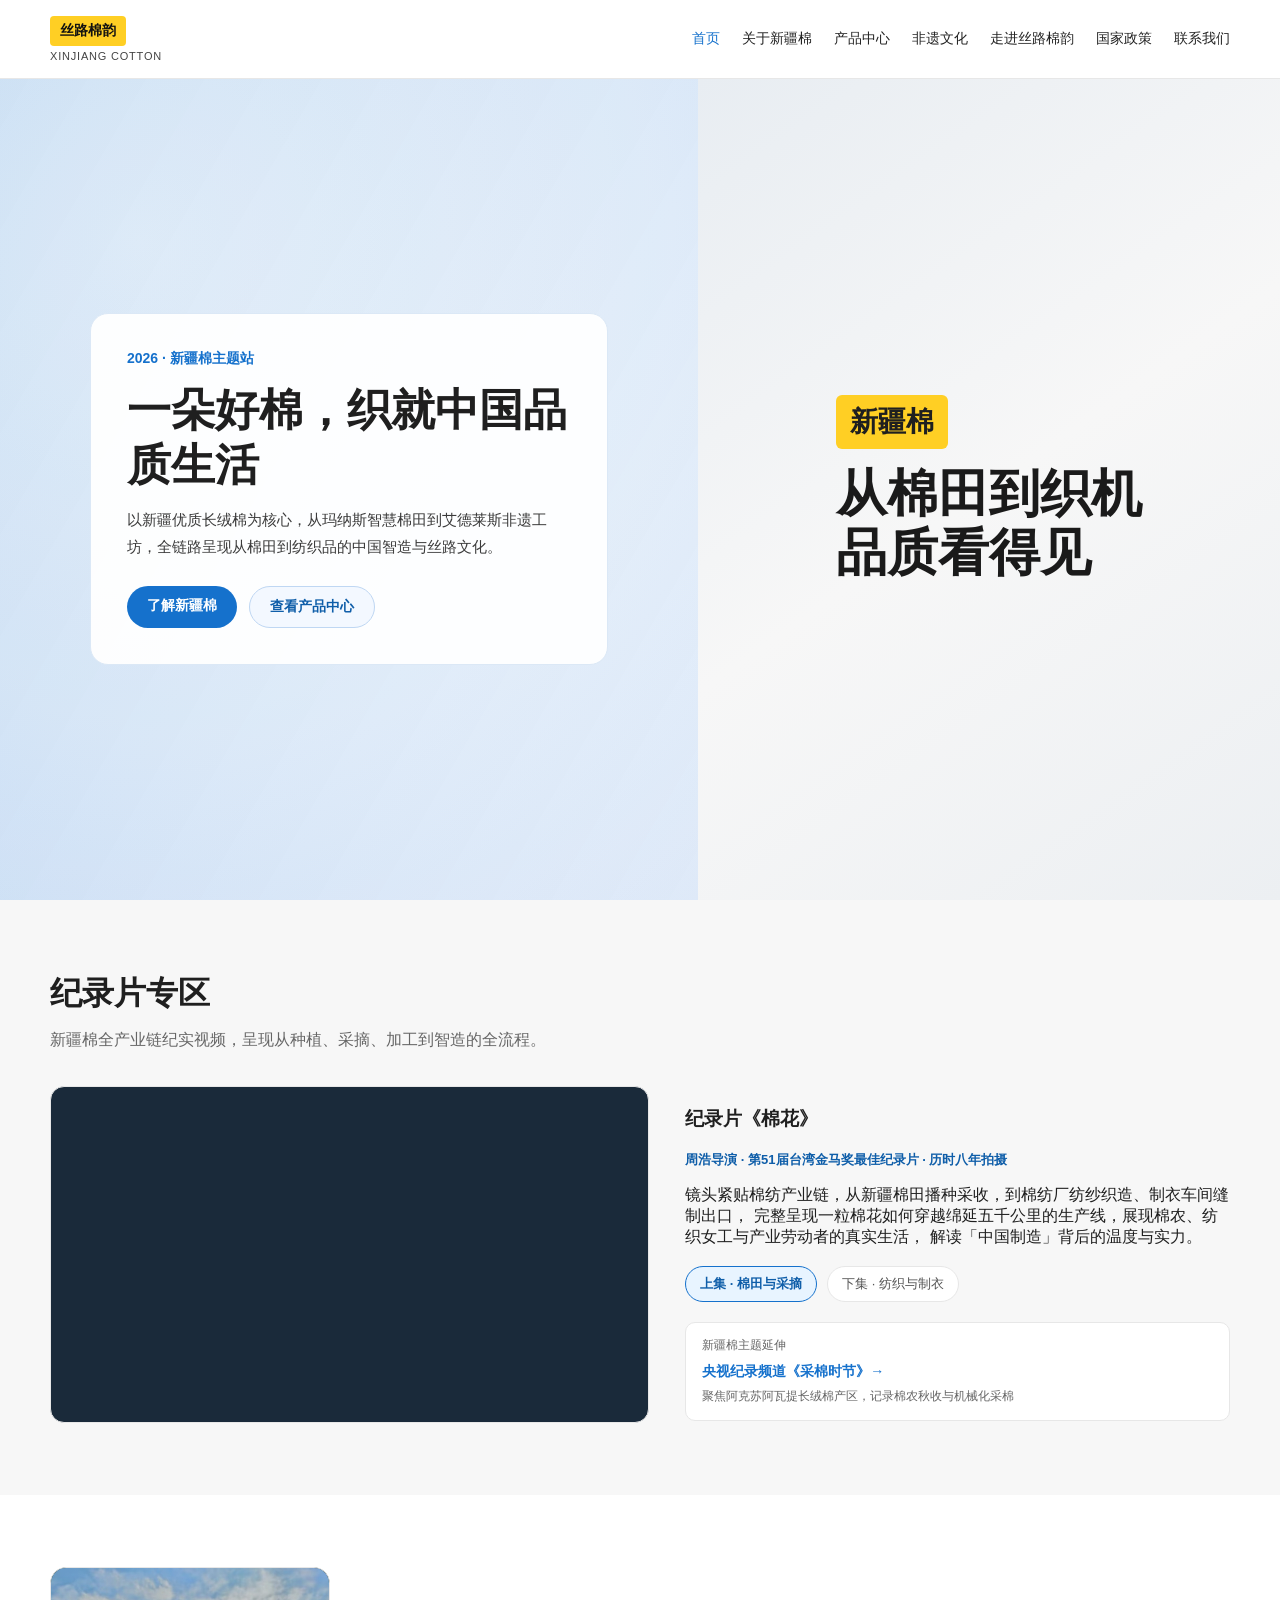
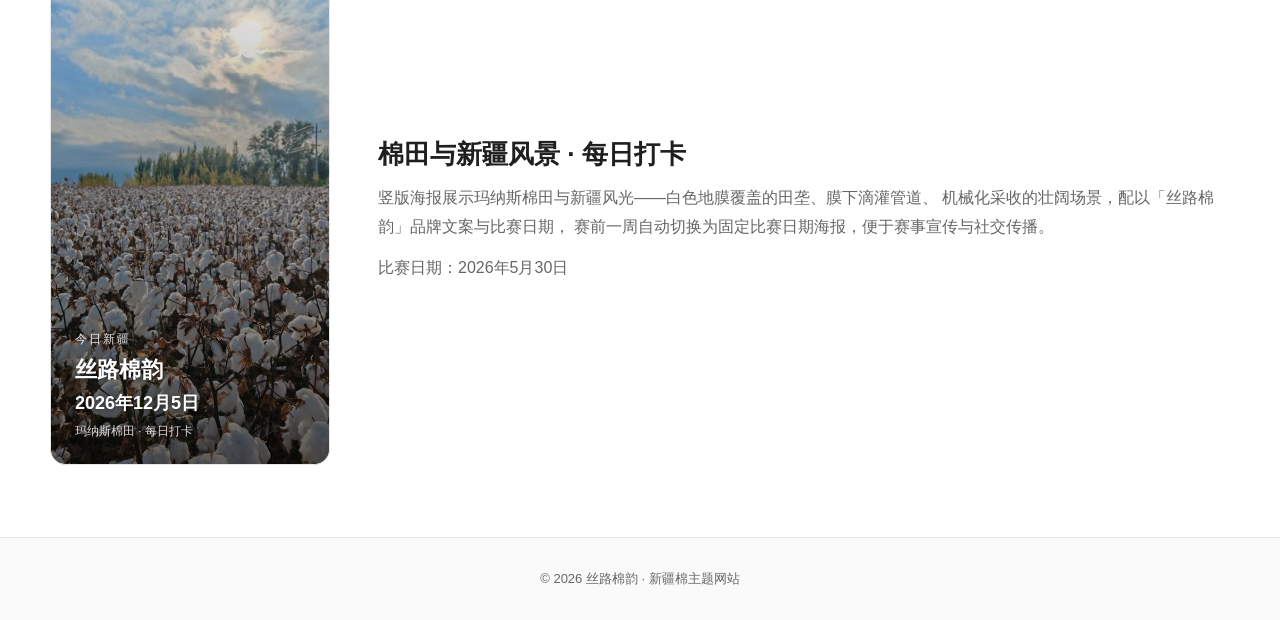
==== commit b47b7071: "Enrich trace pages, heritage content, and homepage media. Add BV certification gallery, Douyin shop " ====
--- a/index.html
+++ b/index.html
@@ -40,24 +40,36 @@
           </div>
           <div class="doc-block">
             <div class="video-wrap">
-              <video
-                class="doc-video"
-                controls
-                playsinline
-                preload="metadata"
-                aria-label="新疆棉全产业链纪实纪录片"
-              >
-                <source src="./data/d304178b57d96aa29fcdcf3e1abd3d09.mp4" type="video/mp4" />
-                您的浏览器不支持 HTML5 视频播放，请升级浏览器后重试。
-              </video>
+              <iframe
+                id="doc-player"
+                src="https://player.bilibili.com/player.html?bvid=BV1Gh411D739&page=1&high_quality=1&danmaku=0&autoplay=0"
+                title="纪录片《棉花》"
+                allowfullscreen
+                loading="lazy"
+              ></iframe>
             </div>
-            <div>
-              <h3>从棉田到纺织品</h3>
+            <div class="doc-copy">
+              <h3>纪录片《棉花》</h3>
+              <p class="doc-meta">周浩导演 · 第51届台湾金马奖最佳纪录片 · 历时八年拍摄</p>
               <p>
-                跟随南京师范大学「新棉红途」调研团的镜头，记录新疆长绒棉从四月下地的地膜滴灌、
-                控高塑形的精细农艺，到华芳石河子纺织厂自动化纺纱车间，再到艾德莱斯非遗基地的扎染织造，
-                呈现优质原料如何转化为家居、出行与文创产品。
+                镜头紧贴棉纺产业链，从新疆棉田播种采收，到棉纺厂纺纱织造、制衣车间缝制出口，
+                完整呈现一粒棉花如何穿越绵延五千公里的生产线，展现棉农、纺织女工与产业劳动者的真实生活，
+                解读「中国制造」背后的温度与实力。
               </p>
+              <div class="doc-part-tabs" role="tablist" aria-label="选集">
+                <button type="button" class="doc-part-btn is-active" data-doc-page="1" role="tab" aria-selected="true">上集 · 棉田与采摘</button>
+                <button type="button" class="doc-part-btn" data-doc-page="2" role="tab" aria-selected="false">下集 · 纺织与制衣</button>
+              </div>
+              <aside class="doc-recommend">
+                <p class="doc-recommend-label">新疆棉主题延伸</p>
+                <a
+                  class="doc-recommend-link"
+                  href="https://www.bilibili.com/video/BV1JR4y1A7w6"
+                  target="_blank"
+                  rel="noopener noreferrer"
+                >央视纪录频道《采棉时节》→</a>
+                <span class="doc-recommend-note">聚焦阿克苏阿瓦提长绒棉产区，记录棉农秋收与机械化采棉</span>
+              </aside>
             </div>
           </div>
         </div>
@@ -66,10 +78,13 @@
       <section id="daily-xinjiang" class="section poster-section" aria-label="今日新疆">
         <div class="container">
           <div class="poster-card" id="daily-poster">
-            <p class="poster-label">今日新疆</p>
-            <p class="poster-title">打卡海报</p>
-            <p class="poster-date" data-poster-date>—</p>
-            <p class="poster-status" data-poster-status>—</p>
+            <img class="poster-bg" data-poster-bg src="./data/溯源图/新疆棉_image1.jpeg" alt="" />
+            <div class="poster-content">
+              <p class="poster-label">今日新疆</p>
+              <p class="poster-title">丝路棉韵</p>
+              <p class="poster-date" data-poster-date>—</p>
+              <p class="poster-status" data-poster-status>—</p>
+            </div>
           </div>
           <div class="poster-info">
             <h3>棉田与新疆风景 · 每日打卡</h3>
@@ -78,7 +93,7 @@
               机械化采收的壮阔场景，配以「丝路棉韵」品牌文案与比赛日期，
               赛前一周自动切换为固定比赛日期海报，便于赛事宣传与社交传播。
             </p>
-            <p>比赛日期：2026年5月30日（可在 assets/js/main.js 中配置）</p>
+            <p>比赛日期：<span data-competition-date>2026年5月30日</span></p>
           </div>
         </div>
       </section>
--- a/assets/css/styles.css
+++ b/assets/css/styles.css
@@ -381,6 +381,66 @@
   background: #000;
 }
 
+.doc-meta {
+  margin: 0 0 12px;
+  font-size: 13px;
+  color: var(--primary-dark);
+  font-weight: 600;
+}
+
+.doc-part-tabs {
+  display: flex;
+  flex-wrap: wrap;
+  gap: 10px;
+  margin-top: 18px;
+}
+
+.doc-part-btn {
+  padding: 8px 14px;
+  border: 1px solid var(--line);
+  border-radius: 999px;
+  background: #fff;
+  color: #555;
+  font-size: 13px;
+  font-family: inherit;
+  cursor: pointer;
+}
+
+.doc-part-btn.is-active {
+  border-color: var(--primary);
+  background: #e8f4ff;
+  color: var(--primary-dark);
+  font-weight: 600;
+}
+
+.doc-recommend {
+  margin-top: 20px;
+  padding: 14px 16px;
+  border-radius: 10px;
+  background: #fff;
+  border: 1px solid var(--line);
+}
+
+.doc-recommend-label {
+  margin: 0 0 8px;
+  font-size: 12px;
+  color: var(--muted);
+}
+
+.doc-recommend-link {
+  font-size: 14px;
+  font-weight: 600;
+  color: var(--primary);
+}
+
+.doc-recommend-note {
+  display: block;
+  margin-top: 6px;
+  font-size: 12px;
+  color: var(--muted);
+  line-height: 1.6;
+}
+
 .video-placeholder {
   display: flex;
   align-items: center;
@@ -399,20 +459,42 @@
 }
 
 .poster-card {
+  position: relative;
   width: 280px;
   aspect-ratio: 9 / 16;
   border-radius: 16px;
   overflow: hidden;
   border: 1px solid var(--line);
-  background:
-    linear-gradient(180deg, rgba(0, 0, 0, 0.1), rgba(0, 0, 0, 0.45)),
-    linear-gradient(145deg, #8ec5fc 0%, #e0c3fc 40%, #f9f586 100%);
+  background: #1a2e1a;
+}
+
+.poster-bg {
+  position: absolute;
+  inset: 0;
+  width: 100%;
+  height: 100%;
+  object-fit: cover;
+  object-position: center;
+}
+
+.poster-card::after {
+  content: "";
+  position: absolute;
+  inset: 0;
+  background: linear-gradient(180deg, rgba(0, 0, 0, 0.05) 0%, rgba(0, 0, 0, 0.55) 100%);
+  pointer-events: none;
+}
+
+.poster-content {
+  position: relative;
+  z-index: 1;
   display: flex;
   flex-direction: column;
   justify-content: flex-end;
+  height: 100%;
   padding: 24px;
   color: #fff;
-  text-shadow: 0 1px 4px rgba(0, 0, 0, 0.35);
+  text-shadow: 0 1px 4px rgba(0, 0, 0, 0.45);
 }
 
 .poster-card.is-competition-week {
@@ -878,6 +960,194 @@
   background: #fafafa;
 }
 
+.atlas-badge {
+  display: inline-block;
+  margin: 0 0 16px;
+  padding: 4px 12px;
+  font-size: 12px;
+  font-weight: 700;
+  color: #8b4513;
+  background: linear-gradient(135deg, #fff5e6, #ffe8cc);
+  border: 1px solid #e8c99a;
+  border-radius: 999px;
+}
+
+.atlas-poem {
+  margin: 0 0 20px;
+  padding: 20px 24px;
+  background: linear-gradient(135deg, #fff9f0 0%, #fff 60%);
+  border-left: 4px solid #c9a227;
+  border-radius: 0 12px 12px 0;
+  color: #444;
+  line-height: 1.9;
+  font-style: italic;
+}
+
+.atlas-poem p {
+  margin: 0;
+}
+
+.atlas-poem p + p {
+  margin-top: 6px;
+}
+
+.atlas-values {
+  display: grid;
+  grid-template-columns: repeat(3, 1fr);
+  gap: 14px;
+  margin: 20px 0;
+  padding: 0;
+  list-style: none;
+}
+
+.atlas-values li {
+  padding: 16px;
+  border: 1px solid var(--line);
+  border-radius: 12px;
+  background: #fafafa;
+}
+
+.atlas-values strong {
+  display: block;
+  margin-bottom: 6px;
+  font-size: 15px;
+  color: var(--primary-dark);
+}
+
+.atlas-values span {
+  font-size: 13px;
+  color: var(--muted);
+  line-height: 1.6;
+}
+
+.atlas-poster-figure {
+  margin: 24px 0 0;
+}
+
+.atlas-poster-figure img {
+  width: 100%;
+  max-width: 480px;
+  border-radius: 12px;
+  border: 1px solid var(--line);
+  box-shadow: 0 8px 24px rgba(0, 0, 0, 0.08);
+}
+
+.atlas-poster-figure figcaption {
+  margin-top: 10px;
+  font-size: 13px;
+  color: var(--muted);
+}
+
+.craft-steps--grid {
+  display: grid;
+  grid-template-columns: repeat(2, 1fr);
+  gap: 12px 24px;
+  padding-left: 0;
+  list-style: none;
+}
+
+.craft-steps--grid li {
+  padding: 14px;
+  border: 1px solid var(--line);
+  border-radius: 10px;
+  background: #fff;
+}
+
+.atlas-color-grid {
+  display: grid;
+  grid-template-columns: repeat(2, 1fr);
+  gap: 16px;
+  margin-top: 16px;
+}
+
+.atlas-color-card {
+  padding: 18px;
+  border-radius: 12px;
+  border: 1px solid var(--line);
+  background: linear-gradient(135deg, #fff 0%, #faf8f5 100%);
+}
+
+.atlas-color-card h3 {
+  margin: 0 0 8px;
+  font-size: 16px;
+  color: var(--primary-dark);
+}
+
+.atlas-color-card p {
+  margin: 0;
+  font-size: 14px;
+  color: #555;
+  line-height: 1.7;
+}
+
+.atlas-product-list {
+  display: grid;
+  grid-template-columns: repeat(4, 1fr);
+  gap: 10px;
+  margin: 16px 0;
+  padding: 0;
+  list-style: none;
+}
+
+.atlas-product-list li {
+  padding: 12px 10px;
+  text-align: center;
+  font-size: 13px;
+  border: 1px solid var(--line);
+  border-radius: 10px;
+  background: #fff;
+  color: #444;
+}
+
+.atlas-culture-values {
+  display: grid;
+  grid-template-columns: repeat(5, 1fr);
+  gap: 12px;
+  margin: 16px 0 0;
+  padding: 0;
+  list-style: none;
+}
+
+.atlas-culture-values li {
+  padding: 16px 12px;
+  text-align: center;
+  border: 1px solid var(--line);
+  border-radius: 12px;
+  background: #fff;
+}
+
+.atlas-culture-values strong {
+  display: block;
+  margin-bottom: 6px;
+  font-size: 14px;
+  color: var(--primary-dark);
+}
+
+.atlas-culture-values span {
+  font-size: 12px;
+  color: var(--muted);
+  line-height: 1.5;
+}
+
+@media (max-width: 900px) {
+  .atlas-values,
+  .atlas-color-grid {
+    grid-template-columns: 1fr;
+  }
+
+  .atlas-product-list {
+    grid-template-columns: repeat(2, 1fr);
+  }
+
+  .atlas-culture-values {
+    grid-template-columns: repeat(2, 1fr);
+  }
+
+  .craft-steps--grid {
+    grid-template-columns: 1fr;
+  }
+}
+
 /* —— Brand page —— */
 .brand-story {
   display: grid;
@@ -888,14 +1158,12 @@
 }
 
 .story-visual {
+  width: 100%;
   aspect-ratio: 4 / 3;
   border-radius: 16px;
-  background: linear-gradient(145deg, #d4e8f7, #f5e6d3);
-  display: flex;
-  align-items: center;
-  justify-content: center;
-  color: #666;
-  font-size: 14px;
+  object-fit: cover;
+  object-position: center;
+  background: #e8eef4;
 }
 
 .story-text h2 {
@@ -1725,6 +1993,185 @@
   flex-shrink: 0;
 }
 
+.trace-cert-summary {
+  display: grid;
+  gap: 10px;
+  margin: 0 0 16px;
+  padding: 14px;
+  background: #fff;
+  border: 1px solid var(--line);
+  border-radius: 10px;
+  font-size: 13px;
+}
+
+.trace-cert-summary div {
+  display: grid;
+  grid-template-columns: 72px 1fr;
+  gap: 8px;
+  align-items: baseline;
+}
+
+.trace-cert-summary dt {
+  margin: 0;
+  color: var(--muted);
+  font-size: 12px;
+}
+
+.trace-cert-summary dd {
+  margin: 0;
+  font-weight: 600;
+  line-height: 1.5;
+}
+
+.trace-cert-pass {
+  color: #1a7f37;
+}
+
+.trace-cert-gallery {
+  display: grid;
+  grid-template-columns: repeat(3, 1fr);
+  gap: 10px;
+}
+
+.trace-cert-thumb {
+  display: flex;
+  flex-direction: column;
+  gap: 6px;
+  padding: 0;
+  border: 1px solid var(--line);
+  border-radius: 10px;
+  overflow: hidden;
+  background: #fff;
+  cursor: pointer;
+  font-family: inherit;
+  transition: border-color 0.15s, box-shadow 0.15s;
+}
+
+.trace-cert-thumb:hover,
+.trace-cert-thumb:focus-visible {
+  border-color: var(--primary);
+  box-shadow: 0 4px 12px rgba(0, 80, 160, 0.12);
+  outline: none;
+}
+
+.trace-cert-thumb img {
+  width: 100%;
+  aspect-ratio: 3 / 4;
+  object-fit: cover;
+  object-position: top;
+  display: block;
+}
+
+.trace-cert-thumb-label {
+  padding: 0 8px 8px;
+  font-size: 11px;
+  color: var(--muted);
+  text-align: center;
+}
+
+.trace-cert-note {
+  margin: 12px 0 0;
+  font-size: 11px;
+  color: var(--muted);
+  line-height: 1.5;
+}
+
+.trace-cert-lightbox {
+  position: fixed;
+  inset: 0;
+  z-index: 1000;
+  display: flex;
+  align-items: center;
+  justify-content: center;
+  padding: 16px;
+}
+
+.trace-cert-lightbox[hidden] {
+  display: none;
+}
+
+.trace-cert-lightbox-backdrop {
+  position: absolute;
+  inset: 0;
+  background: rgba(0, 0, 0, 0.72);
+}
+
+.trace-cert-lightbox-panel {
+  position: relative;
+  z-index: 1;
+  display: grid;
+  grid-template-columns: 40px 1fr 40px;
+  align-items: center;
+  gap: 8px;
+  width: min(96vw, 520px);
+  max-height: 92vh;
+}
+
+.trace-cert-lightbox-figure {
+  margin: 0;
+  display: flex;
+  flex-direction: column;
+  gap: 8px;
+  min-width: 0;
+}
+
+.trace-cert-lightbox-figure img {
+  width: 100%;
+  max-height: calc(92vh - 80px);
+  object-fit: contain;
+  background: #fff;
+  border-radius: 8px;
+}
+
+.trace-cert-lightbox-figure figcaption {
+  text-align: center;
+  font-size: 12px;
+  color: #fff;
+}
+
+.trace-cert-lightbox-close {
+  position: absolute;
+  top: -40px;
+  right: 0;
+  width: 36px;
+  height: 36px;
+  border: none;
+  border-radius: 50%;
+  background: rgba(255, 255, 255, 0.15);
+  color: #fff;
+  font-size: 24px;
+  line-height: 1;
+  cursor: pointer;
+}
+
+.trace-cert-lightbox-nav {
+  width: 36px;
+  height: 36px;
+  border: none;
+  border-radius: 50%;
+  background: rgba(255, 255, 255, 0.15);
+  color: #fff;
+  font-size: 28px;
+  line-height: 1;
+  cursor: pointer;
+  flex-shrink: 0;
+}
+
+.trace-cert-lightbox-nav:hover,
+.trace-cert-lightbox-close:hover {
+  background: rgba(255, 255, 255, 0.28);
+}
+
+body.trace-cert-open {
+  overflow: hidden;
+}
+
+@media (min-width: 480px) {
+  .trace-cert-gallery {
+    grid-template-columns: repeat(6, 1fr);
+  }
+}
+
 .trace-diary {
   background: linear-gradient(135deg, #fff9e6 0%, #fff 60%);
   border: 1px solid #f0e0a8;
@@ -1803,6 +2250,76 @@
   font-size: 14px;
   line-height: 1.75;
   color: #444;
+}
+
+.trace-douyin-card {
+  display: flex;
+  flex-direction: column;
+  align-items: center;
+  gap: 16px;
+  max-width: 320px;
+  margin: 0 auto;
+}
+
+.trace-douyin-img {
+  width: 100%;
+  border-radius: 12px;
+  border: 1px solid var(--line);
+  box-shadow: 0 6px 20px rgba(0, 0, 0, 0.1);
+  -webkit-touch-callout: default;
+}
+
+.trace-douyin-steps {
+  width: 100%;
+  padding: 14px;
+  background: #fff;
+  border: 1px solid var(--line);
+  border-radius: 10px;
+}
+
+.trace-douyin-steps p {
+  display: flex;
+  align-items: center;
+  gap: 10px;
+  margin: 0;
+  font-size: 13px;
+  color: #444;
+  line-height: 1.5;
+}
+
+.trace-douyin-steps p + p {
+  margin-top: 8px;
+}
+
+.trace-douyin-step-num {
+  flex-shrink: 0;
+  width: 22px;
+  height: 22px;
+  display: flex;
+  align-items: center;
+  justify-content: center;
+  border-radius: 50%;
+  background: var(--primary);
+  color: #fff;
+  font-size: 12px;
+  font-weight: 700;
+}
+
+.trace-douyin-save {
+  width: 100%;
+  padding: 14px 18px;
+  border: none;
+  border-radius: 10px;
+  background: #1a1a1a;
+  color: #fff;
+  font-size: 15px;
+  font-weight: 600;
+  font-family: inherit;
+  cursor: pointer;
+}
+
+.trace-douyin-save:hover {
+  opacity: 0.9;
 }
 
 .trace-actions {
